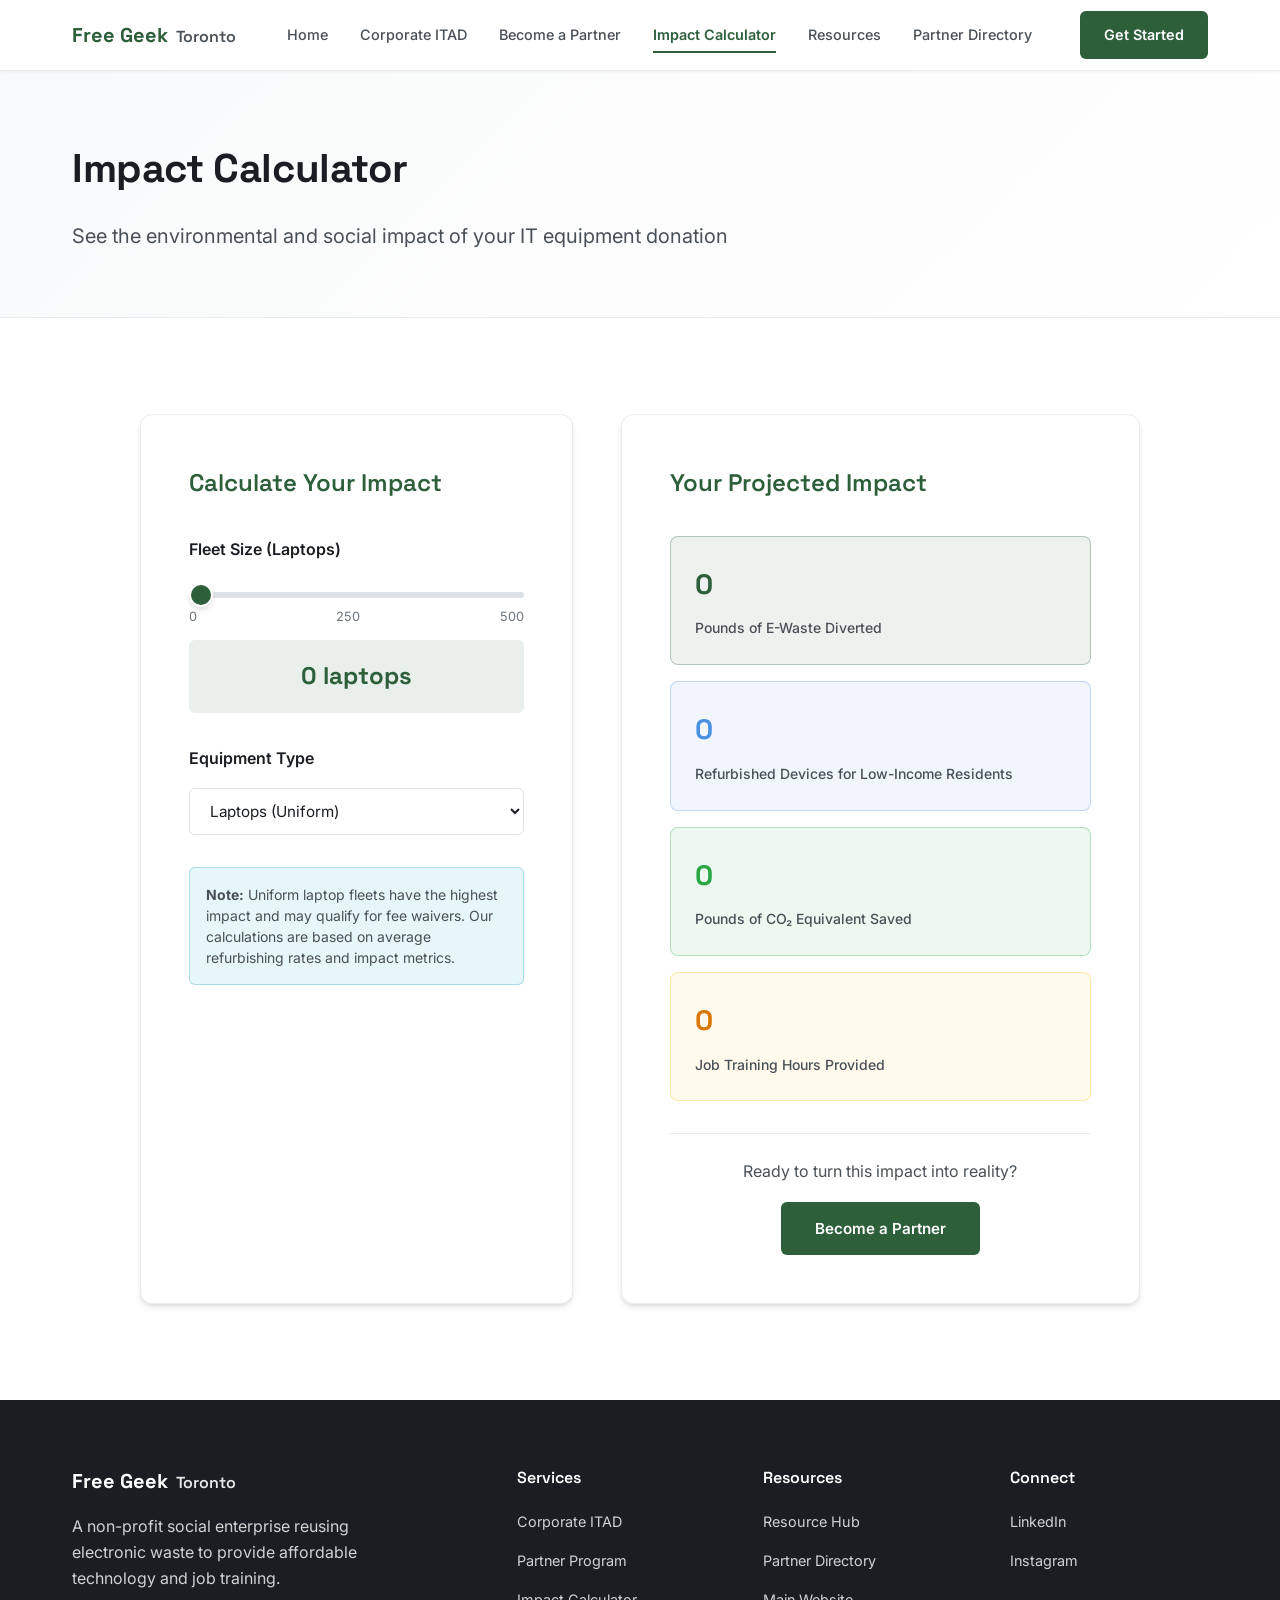
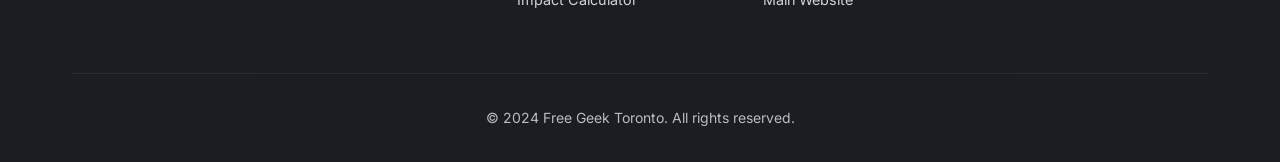
==== calculator.html @ b273667b "Add files via upload" ====
<!DOCTYPE html>
<html lang="en">
<head>
    <meta charset="UTF-8">
    <meta name="viewport" content="width=device-width, initial-scale=1.0">
    <title>Impact Calculator | Free Geek Toronto</title>
    <meta name="description" content="Calculate your environmental and social impact when donating IT equipment to Free Geek Toronto.">
    <link rel="preconnect" href="https://fonts.googleapis.com">
    <link rel="preconnect" href="https://fonts.gstatic.com" crossorigin>
    <link href="https://fonts.googleapis.com/css2?family=Inter:wght@400;500;600;700&family=Space+Grotesk:wght@500;600;700&display=swap" rel="stylesheet">
    <link rel="stylesheet" href="style.css">
</head>
<body>
    <!-- Navigation -->
    <nav class="nav">
        <div class="nav-container">
            <div class="nav-brand">
                <span class="nav-logo">Free Geek</span>
                <span class="nav-subtitle">Toronto</span>
            </div>
            <button class="nav-toggle" id="nav-toggle" aria-label="Toggle menu">
                <span></span>
                <span></span>
                <span></span>
            </button>
            <ul class="nav-menu" id="nav-menu">
                <li class="nav-item">
                    <a href="index.html" class="nav-link">Home</a>
                </li>
                <li class="nav-item">
                    <a href="itad.html" class="nav-link">Corporate ITAD</a>
                </li>
                <li class="nav-item">
                    <a href="partners.html" class="nav-link">Become a Partner</a>
                </li>
                <li class="nav-item">
                    <a href="calculator.html" class="nav-link nav-link-active">Impact Calculator</a>
                </li>
                <li class="nav-item">
                    <a href="resources.html" class="nav-link">Resources</a>
                </li>
                <li class="nav-item">
                    <a href="directory.html" class="nav-link">Partner Directory</a>
                </li>
                <li class="nav-item nav-item-cta">
                    <a href="partners.html#partner-form" class="nav-cta">Get Started</a>
                </li>
            </ul>
        </div>
    </nav>

    <!-- Page Header -->
    <header class="page-header">
        <div class="container">
            <h1 class="page-title">Impact Calculator</h1>
            <p class="page-subtitle">See the environmental and social impact of your IT equipment donation</p>
        </div>
    </header>

    <!-- Calculator Section -->
    <section class="section">
        <div class="container">
            <div class="calculator-container">
                <div class="calculator-inputs">
                    <h2>Calculate Your Impact</h2>
                    <div class="calculator-group">
                        <label for="fleetSizeSlider" class="calculator-label">Fleet Size (Laptops)</label>
                        <div class="slider-container">
                            <input type="range" id="fleetSizeSlider" class="calculator-slider" min="0" max="500" step="1" value="0">
                            <div class="slider-values">
                                <span>0</span>
                                <span>250</span>
                                <span>500</span>
                            </div>
                        </div>
                        <div class="calculator-display">
                            <span id="fleetSizeDisplay">0</span> laptops
                        </div>
                    </div>

                    <div class="calculator-group">
                        <label for="equipmentTypeCalc" class="calculator-label">Equipment Type</label>
                        <select id="equipmentTypeCalc" class="calculator-select">
                            <option value="laptop" selected>Laptops (Uniform)</option>
                            <option value="mixed">Mixed Laptops</option>
                            <option value="desktop">Desktops</option>
                            <option value="mixed-all">Mixed Equipment</option>
                        </select>
                    </div>

                    <div class="calculator-note">
                        <p><strong>Note:</strong> Uniform laptop fleets have the highest impact and may qualify for fee waivers. Our calculations are based on average refurbishing rates and impact metrics.</p>
                    </div>
                </div>

                <div class="calculator-results">
                    <h2>Your Projected Impact</h2>
                    <div class="result-cards">
                        <div class="result-card result-card-primary">
                            <div class="result-content">
                                <div class="result-number" id="ewasteDiverted">0</div>
                                <div class="result-label">Pounds of E-Waste Diverted</div>
                            </div>
                        </div>
                        <div class="result-card result-card-secondary">
                            <div class="result-content">
                                <div class="result-number" id="devicesRefurb">0</div>
                                <div class="result-label">Refurbished Devices for Low-Income Residents</div>
                            </div>
                        </div>
                        <div class="result-card result-card-tertiary">
                            <div class="result-content">
                                <div class="result-number" id="co2Saved">0</div>
                                <div class="result-label">Pounds of CO₂ Equivalent Saved</div>
                            </div>
                        </div>
                        <div class="result-card result-card-quaternary">
                            <div class="result-content">
                                <div class="result-number" id="trainingHours">0</div>
                                <div class="result-label">Job Training Hours Provided</div>
                            </div>
                        </div>
                    </div>

                    <div class="calculator-cta">
                        <p>Ready to turn this impact into reality?</p>
                        <a href="partners.html#partner-form" class="btn btn-primary">Become a Partner</a>
                    </div>
                </div>
            </div>
        </div>
    </section>

    <!-- Footer -->
    <footer class="footer">
        <div class="container">
            <div class="footer-content">
                <div class="footer-section">
                    <div class="footer-brand">
                        <span class="footer-logo">Free Geek</span>
                        <span class="footer-subtitle">Toronto</span>
                    </div>
                    <p class="footer-description">A non-profit social enterprise reusing electronic waste to provide affordable technology and job training.</p>
                </div>
                <div class="footer-section">
                    <h4>Services</h4>
                    <ul class="footer-links">
                        <li><a href="itad.html">Corporate ITAD</a></li>
                        <li><a href="partners.html">Partner Program</a></li>
                        <li><a href="calculator.html">Impact Calculator</a></li>
                    </ul>
                </div>
                <div class="footer-section">
                    <h4>Resources</h4>
                    <ul class="footer-links">
                        <li><a href="resources.html">Resource Hub</a></li>
                        <li><a href="directory.html">Partner Directory</a></li>
                        <li><a href="https://freegeektoronto.org/" target="_blank" rel="noopener">Main Website</a></li>
                    </ul>
                </div>
                <div class="footer-section">
                    <h4>Connect</h4>
                    <ul class="footer-links">
                        <li><a href="https://www.linkedin.com/company/freegeektoronto/" target="_blank" rel="noopener">LinkedIn</a></li>
                        <li><a href="https://www.instagram.com/freegeektoronto/" target="_blank" rel="noopener">Instagram</a></li>
                    </ul>
                </div>
            </div>
            <div class="footer-bottom">
                <p>&copy; 2024 Free Geek Toronto. All rights reserved.</p>
            </div>
        </div>
    </footer>

    <script src="app.js"></script>
</body>
</html>
---- style.css ----
/* ===========================================================================
   Free Geek Toronto - B2B Corporate ITAD & Partner Platform
   Professional, intentional design balancing commercial B2B with nonprofit values
   
   Design philosophy:
   - Clean, confident typography (Space Grotesk for display, Inter for body)
   - Earthy, sustainable palette with tech-forward accents
   - Purposeful spacing and hierarchy
   - Accessible contrast ratios
   =========================================================================== */

/* ---------- 1. DESIGN TOKENS ------------------------------------------- */
:root {
  /* Surfaces - Clean, professional */
  --bg-primary: #ffffff;
  --bg-secondary: #f8f9fa;
  --bg-tertiary: #f1f3f5;
  --bg-elevated: #ffffff;
  
  /* Text */
  --text-primary: #1a1d21;
  --text-secondary: #495057;
  --text-muted: #6c757d;
  --text-inverse: #ffffff;
  
  /* Brand Colors - Sustainable, tech-forward */
  --brand-primary: #2d5f3b;      /* Forest green - environmental focus */
  --brand-primary-hover: #1e4a2a;
  --brand-secondary: #4a90e2;    /* Blue - tech/professional */
  --brand-accent: #28a745;       /* Success green */
  
  /* Semantic */
  --success: #28a745;
  --warning: #ffc107;
  --danger: #dc3545;
  --info: #17a2b8;
  
  /* Borders */
  --border-light: #e9ecef;
  --border-medium: #dee2e6;
  --border-dark: #ced4da;
  
  /* Shadows - subtle, purposeful */
  --shadow-sm: 0 1px 2px 0 rgba(0, 0, 0, 0.05);
  --shadow-md: 0 4px 6px -1px rgba(0, 0, 0, 0.1), 0 2px 4px -2px rgba(0, 0, 0, 0.1);
  --shadow-lg: 0 10px 15px -3px rgba(0, 0, 0, 0.1), 0 4px 6px -4px rgba(0, 0, 0, 0.1);
  --shadow-xl: 0 20px 25px -5px rgba(0, 0, 0, 0.1), 0 8px 10px -6px rgba(0, 0, 0, 0.1);
  
  /* Typography */
  --font-display: 'Space Grotesk', -apple-system, BlinkMacSystemFont, 'Segoe UI', sans-serif;
  --font-body: 'Inter', -apple-system, BlinkMacSystemFont, 'Segoe UI', Roboto, sans-serif;
  --font-mono: 'SF Mono', Monaco, 'Cascadia Code', 'Roboto Mono', monospace;
  
  /* Spacing scale */
  --space-xs: 0.5rem;
  --space-sm: 0.75rem;
  --space-md: 1rem;
  --space-lg: 1.5rem;
  --space-xl: 2rem;
  --space-2xl: 3rem;
  --space-3xl: 4rem;
  --space-4xl: 6rem;
  
  /* Border radius */
  --radius-sm: 4px;
  --radius-md: 6px;
  --radius-lg: 8px;
  --radius-xl: 12px;
}

/* ---------- 2. RESET & BASE -------------------------------------------- */
*,
*::before,
*::after {
  box-sizing: border-box;
}

* {
  margin: 0;
  padding: 0;
}

html {
  scroll-behavior: smooth;
}

html, body {
  height: 100%;
}

body {
  font-family: var(--font-body);
  font-size: 16px;
  line-height: 1.7;
  color: var(--text-primary);
  background: var(--bg-primary);
  -webkit-font-smoothing: antialiased;
  -moz-osx-font-smoothing: grayscale;
}

img, picture, video, canvas, svg {
  display: block;
  max-width: 100%;
}

input, button, textarea, select {
  font: inherit;
}

p, h1, h2, h3, h4, h5, h6 {
  overflow-wrap: break-word;
}

#root, #__next {
  isolation: isolate;
}

/* Focus styles for accessibility */
:focus-visible {
  outline: 2px solid var(--brand-secondary);
  outline-offset: 2px;
  border-radius: var(--radius-sm);
}

/* ---------- 3. NAVIGATION ----------------------------------------------- */
.nav {
  position: sticky;
  top: 0;
  z-index: 100;
  background: rgba(255, 255, 255, 0.98);
  backdrop-filter: blur(10px);
  -webkit-backdrop-filter: blur(10px);
  border-bottom: 1px solid var(--border-light);
  box-shadow: var(--shadow-sm);
}

.nav-container {
  max-width: 1200px;
  margin: 0 auto;
  padding: 0 var(--space-xl);
  display: flex;
  align-items: center;
  justify-content: space-between;
  min-height: 70px;
}

.nav-brand {
  display: flex;
  align-items: baseline;
  gap: var(--space-xs);
  font-family: var(--font-display);
}

.nav-logo {
  font-size: 1.25rem;
  font-weight: 700;
  color: var(--brand-primary);
}

.nav-subtitle {
  font-size: 1rem;
  font-weight: 600;
  color: var(--text-secondary);
}

.nav-toggle {
  display: none;
  background: transparent;
  border: 1px solid var(--border-medium);
  padding: var(--space-xs) var(--space-sm);
  cursor: pointer;
  border-radius: var(--radius-md);
}

.nav-toggle span {
  display: block;
  width: 20px;
  height: 2px;
  background: var(--text-primary);
  margin: 4px 0;
}

.nav-menu {
  display: flex;
  align-items: center;
  list-style: none;
  gap: var(--space-xl);
}

.nav-link {
  text-decoration: none;
  color: var(--text-secondary);
  font-weight: 500;
  font-size: 0.9rem;
  transition: color 0.2s ease;
  padding: var(--space-xs) 0;
  position: relative;
}

.nav-link:hover {
  color: var(--brand-primary);
}

.nav-link-active {
  color: var(--brand-primary);
  font-weight: 600;
}

.nav-link-active::after {
  content: '';
  position: absolute;
  bottom: -2px;
  left: 0;
  width: 100%;
  height: 2px;
  background: var(--brand-primary);
}

.nav-item-cta {
  margin-left: var(--space-md);
}

.nav-cta {
  text-decoration: none;
  background: var(--brand-primary);
  color: var(--text-inverse);
  padding: var(--space-sm) var(--space-lg);
  border-radius: var(--radius-md);
  font-weight: 600;
  font-size: 0.9rem;
  transition: background 0.2s ease;
  display: inline-block;
}

.nav-cta:hover {
  background: var(--brand-primary-hover);
}

/* ---------- 4. CONTAINERS ----------------------------------------------- */
.container {
  max-width: 1200px;
  margin: 0 auto;
  padding: 0 var(--space-xl);
}

/* ---------- 5. HERO SECTION -------------------------------------------- */
.hero {
  padding: var(--space-4xl) 0;
  background: linear-gradient(135deg, var(--bg-primary) 0%, var(--bg-secondary) 100%);
  border-bottom: 1px solid var(--border-light);
}

.hero-container {
  max-width: 1200px;
  margin: 0 auto;
  padding: 0 var(--space-xl);
  display: grid;
  grid-template-columns: 1.2fr 1fr;
  gap: var(--space-3xl);
  align-items: center;
}

.hero-badge {
  display: inline-block;
  background: rgba(45, 95, 59, 0.1);
  color: var(--brand-primary);
  padding: var(--space-xs) var(--space-md);
  border-radius: var(--radius-lg);
  font-size: 0.875rem;
  font-weight: 600;
  margin-bottom: var(--space-lg);
  border: 1px solid rgba(45, 95, 59, 0.2);
}

.hero-title {
  font-family: var(--font-display);
  font-size: 3rem;
  font-weight: 700;
  line-height: 1.15;
  margin-bottom: var(--space-lg);
  color: var(--text-primary);
  letter-spacing: -0.02em;
}

.hero-subtitle {
  font-size: 1.25rem;
  color: var(--text-secondary);
  margin-bottom: var(--space-xl);
  line-height: 1.6;
}

.hero-actions {
  display: flex;
  gap: var(--space-md);
  margin-bottom: var(--space-2xl);
  flex-wrap: wrap;
}

.btn {
  text-decoration: none;
  display: inline-block;
  padding: var(--space-sm) var(--space-xl);
  border-radius: var(--radius-md);
  font-weight: 600;
  font-size: 0.95rem;
  border: 2px solid transparent;
  cursor: pointer;
  transition: all 0.2s ease;
  font-family: var(--font-body);
}

.btn-primary {
  background: var(--brand-primary);
  color: var(--text-inverse);
}

.btn-primary:hover {
  background: var(--brand-primary-hover);
  box-shadow: var(--shadow-md);
}

.btn-secondary {
  background: transparent;
  color: var(--brand-primary);
  border-color: var(--brand-primary);
}

.btn-secondary:hover {
  background: rgba(45, 95, 59, 0.05);
}

.btn-large {
  padding: var(--space-md) var(--space-2xl);
  font-size: 1rem;
}

.hero-stats {
  display: grid;
  grid-template-columns: repeat(3, 1fr);
  gap: var(--space-lg);
  padding-top: var(--space-xl);
  border-top: 1px solid var(--border-light);
}

.hero-stat {
  text-align: center;
}

.hero-stat-number {
  font-family: var(--font-display);
  font-size: 1.75rem;
  font-weight: 700;
  color: var(--brand-primary);
  margin-bottom: var(--space-xs);
}

.hero-stat-label {
  font-size: 0.875rem;
  color: var(--text-muted);
  font-weight: 500;
}

.hero-visual {
  display: flex;
  flex-direction: column;
  gap: var(--space-md);
}

.hero-card {
  background: var(--bg-elevated);
  padding: var(--space-lg);
  border-radius: var(--radius-xl);
  border: 1px solid var(--border-light);
  box-shadow: var(--shadow-md);
  display: flex;
  align-items: flex-start;
  gap: var(--space-md);
}

.hero-card-icon {
  font-size: 1.5rem;
  flex-shrink: 0;
}

.hero-card h3 {
  font-family: var(--font-display);
  font-size: 1.1rem;
  font-weight: 600;
  margin-bottom: var(--space-xs);
  color: var(--text-primary);
}

.hero-card p {
  color: var(--text-secondary);
  font-size: 0.9rem;
  line-height: 1.5;
}

/* ---------- 6. SECTIONS ----------------------------------------------- */
.section {
  padding: var(--space-4xl) 0;
}

.section-alt {
  background: var(--bg-secondary);
}

.section-header {
  text-align: center;
  max-width: 800px;
  margin: 0 auto var(--space-3xl);
}

.section-title {
  font-family: var(--font-display);
  font-size: 2.25rem;
  font-weight: 700;
  margin-bottom: var(--space-md);
  color: var(--text-primary);
  letter-spacing: -0.01em;
}

.section-title-center {
  text-align: center;
}

.section-lead {
  font-size: 1.125rem;
  color: var(--text-secondary);
  line-height: 1.6;
}

/* ---------- 7. MISSION SECTION ----------------------------------------- */
.mission {
  padding: var(--space-3xl) 0;
  background: var(--brand-primary);
  color: var(--text-inverse);
}

.mission-content {
  text-align: center;
  max-width: 900px;
  margin: 0 auto;
}

.mission .section-title {
  color: var(--text-inverse);
  margin-bottom: var(--space-lg);
}

.mission-text {
  font-size: 1.25rem;
  line-height: 1.6;
  margin-bottom: var(--space-xl);
  opacity: 0.95;
}

.mission-values {
  display: flex;
  justify-content: center;
  gap: var(--space-xl);
  flex-wrap: wrap;
}

.mission-value {
  background: rgba(255, 255, 255, 0.15);
  padding: var(--space-sm) var(--space-lg);
  border-radius: var(--radius-lg);
  font-weight: 600;
  border: 1px solid rgba(255, 255, 255, 0.2);
}

/* ---------- 8. VALUE PROPOSITION --------------------------------------- */
.value-grid {
  display: grid;
  grid-template-columns: repeat(auto-fit, minmax(280px, 1fr));
  gap: var(--space-lg);
}

.value-card {
  background: var(--bg-elevated);
  padding: var(--space-xl);
  border-radius: var(--radius-xl);
  border: 1px solid var(--border-light);
  box-shadow: var(--shadow-sm);
  transition: box-shadow 0.2s ease;
}

.value-card:hover {
  box-shadow: var(--shadow-md);
}

.value-icon {
  font-size: 2rem;
  margin-bottom: var(--space-md);
}

.value-card h3 {
  font-family: var(--font-display);
  font-size: 1.25rem;
  font-weight: 600;
  margin-bottom: var(--space-sm);
  color: var(--text-primary);
}

.value-card p {
  color: var(--text-secondary);
  line-height: 1.6;
}

/* ---------- 9. QUICK LINKS --------------------------------------------- */
.quick-grid {
  display: grid;
  grid-template-columns: repeat(auto-fit, minmax(250px, 1fr));
  gap: var(--space-md);
}

.quick-card {
  text-decoration: none;
  background: var(--bg-elevated);
  padding: var(--space-lg);
  border-radius: var(--radius-xl);
  border: 1px solid var(--border-light);
  box-shadow: var(--shadow-sm);
  transition: all 0.2s ease;
  display: block;
  position: relative;
}

.quick-card:hover {
  box-shadow: var(--shadow-md);
  border-color: var(--brand-primary);
  transform: translateY(-2px);
}

.quick-card h3 {
  font-family: var(--font-display);
  font-size: 1.1rem;
  font-weight: 600;
  margin-bottom: var(--space-xs);
  color: var(--brand-primary);
}

.quick-card p {
  color: var(--text-secondary);
  font-size: 0.9rem;
  margin-bottom: var(--space-sm);
}

.quick-arrow {
  position: absolute;
  top: var(--space-lg);
  right: var(--space-lg);
  color: var(--brand-primary);
  font-weight: 600;
}

/* ---------- 10. FOOTER ------------------------------------------------ */
.footer {
  background: var(--text-primary);
  color: var(--text-inverse);
  padding: var(--space-3xl) 0 var(--space-xl);
}

.footer-content {
  display: grid;
  grid-template-columns: 2fr 1fr 1fr 1fr;
  gap: var(--space-2xl);
  margin-bottom: var(--space-2xl);
}

.footer-brand {
  display: flex;
  align-items: baseline;
  gap: var(--space-xs);
  font-family: var(--font-display);
  margin-bottom: var(--space-md);
}

.footer-logo {
  font-size: 1.25rem;
  font-weight: 700;
}

.footer-subtitle {
  font-size: 1rem;
  font-weight: 600;
  opacity: 0.9;
}

.footer-description {
  opacity: 0.8;
  line-height: 1.6;
  max-width: 300px;
}

.footer-section h4 {
  font-family: var(--font-display);
  font-size: 1rem;
  font-weight: 600;
  margin-bottom: var(--space-md);
}

.footer-links {
  list-style: none;
}

.footer-links li {
  margin-bottom: var(--space-sm);
}

.footer-links a {
  color: rgba(255, 255, 255, 0.8);
  text-decoration: none;
  font-size: 0.9rem;
  transition: color 0.2s ease;
}

.footer-links a:hover {
  color: var(--text-inverse);
}

.footer-bottom {
  padding-top: var(--space-xl);
  border-top: 1px solid rgba(255, 255, 255, 0.1);
  text-align: center;
  opacity: 0.7;
  font-size: 0.875rem;
}

/* ---------- 11. PAGE HEADERS ------------------------------------------- */
.page-header {
  padding: var(--space-3xl) 0;
  background: linear-gradient(135deg, var(--bg-secondary) 0%, var(--bg-primary) 100%);
  border-bottom: 1px solid var(--border-light);
}

.page-title {
  font-family: var(--font-display);
  font-size: 2.5rem;
  font-weight: 700;
  margin-bottom: var(--space-md);
  color: var(--text-primary);
  letter-spacing: -0.01em;
}

.page-subtitle {
  font-size: 1.25rem;
  color: var(--text-secondary);
}

/* ---------- 12. FEATURE GRIDS (ITAD page) ----------------------------- */
.feature-grid {
  display: grid;
  grid-template-columns: repeat(auto-fit, minmax(300px, 1fr));
  gap: var(--space-lg);
}

.feature-card {
  background: var(--bg-elevated);
  padding: var(--space-xl);
  border-radius: var(--radius-xl);
  border: 1px solid var(--border-light);
  box-shadow: var(--shadow-sm);
}

.feature-card h3 {
  font-family: var(--font-display);
  font-size: 1.25rem;
  font-weight: 600;
  margin-bottom: var(--space-sm);
  color: var(--brand-primary);
}

.feature-card p {
  color: var(--text-secondary);
  line-height: 1.6;
}

/* ---------- 13. PRICING (ITAD page) ----------------------------------- */
.pricing-grid {
  display: grid;
  grid-template-columns: repeat(auto-fit, minmax(300px, 1fr));
  gap: var(--space-lg);
  max-width: 800px;
  margin: 0 auto;
}

.pricing-card {
  background: var(--bg-elevated);
  padding: var(--space-xl);
  border-radius: var(--radius-xl);
  border: 2px solid var(--border-light);
  position: relative;
  box-shadow: var(--shadow-sm);
}

.pricing-card-highlight {
  border-color: var(--brand-primary);
  box-shadow: var(--shadow-md);
}

.pricing-badge {
  position: absolute;
  top: -12px;
  left: 50%;
  transform: translateX(-50%);
  background: var(--brand-primary);
  color: var(--text-inverse);
  padding: var(--space-xs) var(--space-lg);
  border-radius: var(--radius-lg);
  font-size: 0.875rem;
  font-weight: 600;
}

.pricing-card h3 {
  font-family: var(--font-display);
  font-size: 1.5rem;
  font-weight: 600;
  margin-bottom: var(--space-md);
  text-align: center;
  margin-top: var(--space-sm);
}

.pricing-amount {
  text-align: center;
  font-size: 1.75rem;
  font-weight: 700;
  color: var(--text-secondary);
  margin-bottom: var(--space-lg);
  font-family: var(--font-display);
}

.pricing-amount-free {
  color: var(--brand-accent);
}

.pricing-features {
  list-style: none;
  margin-bottom: var(--space-lg);
}

.pricing-features li {
  padding: var(--space-xs) 0;
  color: var(--text-secondary);
  line-height: 1.5;
}

.pricing-note {
  font-size: 0.875rem;
  color: var(--text-muted);
  text-align: center;
  line-height: 1.5;
}

/* ---------- 14. MISCONCEPTIONS (ITAD page) ---------------------------- */
.misconception-content {
  max-width: 800px;
  margin: 0 auto var(--space-2xl);
}

.misconception-item {
  background: var(--bg-elevated);
  padding: var(--space-lg);
  border-radius: var(--radius-xl);
  border: 1px solid var(--border-light);
  margin-bottom: var(--space-md);
  box-shadow: var(--shadow-sm);
}

.misconception-item h3 {
  font-family: var(--font-display);
  font-size: 1.1rem;
  font-weight: 600;
  margin-bottom: var(--space-sm);
  color: var(--brand-primary);
}

.misconception-item p {
  color: var(--text-secondary);
  line-height: 1.6;
}

.cta-box {
  text-align: center;
  background: var(--bg-elevated);
  padding: var(--space-2xl);
  border-radius: var(--radius-xl);
  border: 2px solid var(--brand-primary);
  max-width: 600px;
  margin: 0 auto;
  box-shadow: var(--shadow-md);
}

.cta-box h3 {
  font-family: var(--font-display);
  font-size: 1.5rem;
  font-weight: 600;
  margin-bottom: var(--space-sm);
  color: var(--brand-primary);
}

.cta-box p {
  color: var(--text-secondary);
  margin-bottom: var(--space-lg);
  line-height: 1.6;
}

/* ---------- 15. BENEFITS (Partners page) ------------------------------- */
.benefits-grid {
  display: grid;
  grid-template-columns: repeat(auto-fit, minmax(300px, 1fr));
  gap: var(--space-lg);
}

.benefit-card {
  background: var(--bg-elevated);
  padding: var(--space-xl);
  border-radius: var(--radius-xl);
  border: 1px solid var(--border-light);
  box-shadow: var(--shadow-sm);
  text-align: center;
}

.benefit-icon {
  font-size: 2.5rem;
  margin-bottom: var(--space-md);
}

.benefit-card h3 {
  font-family: var(--font-display);
  font-size: 1.25rem;
  font-weight: 600;
  margin-bottom: var(--space-sm);
  color: var(--brand-primary);
}

.benefit-card p {
  color: var(--text-secondary);
  line-height: 1.6;
}

/* ---------- 16. FORMS (Partners page) --------------------------------- */
.form-container {
  max-width: 800px;
  margin: 0 auto;
}

.partner-form {
  background: var(--bg-elevated);
  padding: var(--space-2xl);
  border-radius: var(--radius-xl);
  border: 1px solid var(--border-light);
  box-shadow: var(--shadow-md);
}

.form-section {
  margin-bottom: var(--space-2xl);
  padding-bottom: var(--space-2xl);
  border-bottom: 1px solid var(--border-light);
}

.form-section:last-of-type {
  border-bottom: none;
  margin-bottom: var(--space-xl);
  padding-bottom: 0;
}

.form-section h3 {
  font-family: var(--font-display);
  font-size: 1.25rem;
  font-weight: 600;
  margin-bottom: var(--space-lg);
  color: var(--brand-primary);
}

.form-row {
  display: grid;
  grid-template-columns: 1fr 1fr;
  gap: var(--space-md);
  margin-bottom: var(--space-md);
}

.form-group {
  margin-bottom: var(--space-md);
}

.form-label {
  display: block;
  margin-bottom: var(--space-xs);
  font-weight: 500;
  color: var(--text-primary);
  font-size: 0.9rem;
}

.required {
  color: var(--danger);
}

.form-input,
.form-select,
.form-textarea {
  width: 100%;
  padding: var(--space-sm) var(--space-md);
  border: 1px solid var(--border-medium);
  border-radius: var(--radius-md);
  font-family: var(--font-body);
  font-size: 0.95rem;
  color: var(--text-primary);
  background: var(--bg-primary);
  transition: border-color 0.2s ease;
}

.form-input:focus,
.form-select:focus,
.form-textarea:focus {
  outline: none;
  border-color: var(--brand-secondary);
}

.form-textarea {
  resize: vertical;
  min-height: 100px;
}

.form-error {
  color: var(--danger);
  font-size: 0.8rem;
  margin-top: var(--space-xs);
  display: block;
}

.form-help {
  color: var(--text-muted);
  font-size: 0.8rem;
  margin-top: var(--space-xs);
  display: block;
}

.checkbox-group {
  display: flex;
  flex-direction: column;
  gap: var(--space-sm);
}

.checkbox-label {
  display: flex;
  align-items: center;
  gap: var(--space-sm);
  cursor: pointer;
  color: var(--text-secondary);
}

.checkbox-label input[type="checkbox"] {
  width: 18px;
  height: 18px;
  cursor: pointer;
}

.form-notice {
  background: rgba(23, 162, 184, 0.1);
  border: 1px solid rgba(23, 162, 184, 0.3);
  padding: var(--space-md);
  border-radius: var(--radius-md);
  margin-bottom: var(--space-lg);
}

.form-notice p {
  color: var(--text-secondary);
  font-size: 0.9rem;
  line-height: 1.5;
}

.form-success {
  background: var(--bg-elevated);
  padding: var(--space-3xl);
  border-radius: var(--radius-xl);
  border: 2px solid var(--brand-accent);
  text-align: center;
  box-shadow: var(--shadow-md);
}

.success-icon {
  width: 60px;
  height: 60px;
  background: var(--brand-accent);
  color: var(--text-inverse);
  border-radius: 50%;
  display: flex;
  align-items: center;
  justify-content: center;
  font-size: 1.75rem;
  font-weight: 700;
  margin: 0 auto var(--space-lg);
}

.form-success h3 {
  font-family: var(--font-display);
  font-size: 1.5rem;
  font-weight: 600;
  margin-bottom: var(--space-sm);
  color: var(--brand-accent);
}

.form-success p {
  color: var(--text-secondary);
  margin-bottom: var(--space-lg);
  line-height: 1.6;
}

/* ---------- 17. CALCULATOR --------------------------------------------- */
.calculator-container {
  display: grid;
  grid-template-columns: 1fr 1.2fr;
  gap: var(--space-2xl);
  max-width: 1000px;
  margin: 0 auto;
}

.calculator-inputs,
.calculator-results {
  background: var(--bg-elevated);
  padding: var(--space-2xl);
  border-radius: var(--radius-xl);
  border: 1px solid var(--border-light);
  box-shadow: var(--shadow-md);
}

.calculator-inputs h2,
.calculator-results h2 {
  font-family: var(--font-display);
  font-size: 1.5rem;
  font-weight: 600;
  margin-bottom: var(--space-xl);
  color: var(--brand-primary);
}

.calculator-group {
  margin-bottom: var(--space-xl);
}

.calculator-label {
  display: block;
  margin-bottom: var(--space-md);
  font-weight: 600;
  color: var(--text-primary);
}

.slider-container {
  margin-bottom: var(--space-sm);
}

.calculator-slider {
  width: 100%;
  height: 6px;
  border-radius: 3px;
  background: var(--border-medium);
  outline: none;
  -webkit-appearance: none;
}

.calculator-slider::-webkit-slider-thumb {
  -webkit-appearance: none;
  appearance: none;
  width: 24px;
  height: 24px;
  border-radius: 50%;
  background: var(--brand-primary);
  cursor: pointer;
  border: 2px solid white;
  box-shadow: var(--shadow-md);
}

.calculator-slider::-moz-range-thumb {
  width: 24px;
  height: 24px;
  border-radius: 50%;
  background: var(--brand-primary);
  cursor: pointer;
  border: 2px solid white;
  box-shadow: var(--shadow-md);
}

.slider-values {
  display: flex;
  justify-content: space-between;
  font-size: 0.8rem;
  color: var(--text-muted);
}

.calculator-display {
  text-align: center;
  font-size: 1.5rem;
  font-weight: 700;
  color: var(--brand-primary);
  font-family: var(--font-display);
  padding: var(--space-md);
  background: rgba(45, 95, 59, 0.1);
  border-radius: var(--radius-md);
}

.calculator-select {
  width: 100%;
  padding: var(--space-sm) var(--space-md);
  border: 1px solid var(--border-medium);
  border-radius: var(--radius-md);
  font-family: var(--font-body);
  font-size: 0.95rem;
  color: var(--text-primary);
  background: var(--bg-primary);
}

.calculator-note {
  background: rgba(23, 162, 184, 0.1);
  border: 1px solid rgba(23, 162, 184, 0.3);
  padding: var(--space-md);
  border-radius: var(--radius-md);
}

.calculator-note p {
  color: var(--text-secondary);
  font-size: 0.875rem;
  line-height: 1.5;
}

.result-cards {
  display: flex;
  flex-direction: column;
  gap: var(--space-md);
  margin-bottom: var(--space-xl);
}

.result-card {
  display: flex;
  align-items: center;
  gap: var(--space-md);
  padding: var(--space-lg);
  border-radius: var(--radius-lg);
  border: 1px solid var(--border-light);
}

.result-card-primary {
  background: rgba(45, 95, 59, 0.08);
  border-color: rgba(45, 95, 59, 0.3);
}

.result-card-secondary {
  background: rgba(74, 144, 226, 0.08);
  border-color: rgba(74, 144, 226, 0.3);
}

.result-card-tertiary {
  background: rgba(40, 167, 69, 0.08);
  border-color: rgba(40, 167, 69, 0.3);
}

.result-card-quaternary {
  background: rgba(255, 193, 7, 0.08);
  border-color: rgba(255, 193, 7, 0.3);
}

.result-icon {
  font-size: 1.75rem;
  flex-shrink: 0;
}

.result-content {
  flex: 1;
}

.result-number {
  font-size: 1.75rem;
  font-weight: 700;
  font-family: var(--font-display);
  margin-bottom: var(--space-xs);
}

.result-card-primary .result-number {
  color: var(--brand-primary);
}

.result-card-secondary .result-number {
  color: var(--brand-secondary);
}

.result-card-tertiary .result-number {
  color: var(--brand-accent);
}

.result-card-quaternary .result-number {
  color: #d97706;
}

.result-label {
  font-size: 0.875rem;
  color: var(--text-secondary);
  font-weight: 500;
}

.calculator-cta {
  text-align: center;
  padding-top: var(--space-lg);
  border-top: 1px solid var(--border-light);
}

.calculator-cta p {
  color: var(--text-secondary);
  margin-bottom: var(--space-md);
}

/* ---------- 18. RESOURCES ---------------------------------------------- */
.resource-categories {
  display: flex;
  gap: var(--space-sm);
  margin-bottom: var(--space-2xl);
  flex-wrap: wrap;
  justify-content: center;
}

.resource-filter {
  padding: var(--space-xs) var(--space-lg);
  background: var(--bg-elevated);
  border: 1px solid var(--border-medium);
  border-radius: var(--radius-lg);
  color: var(--text-secondary);
  font-family: var(--font-body);
  font-size: 0.9rem;
  cursor: pointer;
  transition: all 0.2s ease;
}

.resource-filter:hover {
  border-color: var(--brand-primary);
  color: var(--brand-primary);
}

.resource-filter.active {
  background: var(--brand-primary);
  color: var(--text-inverse);
  border-color: var(--brand-primary);
}

.resources-grid {
  display: grid;
  grid-template-columns: repeat(auto-fit, minmax(320px, 1fr));
  gap: var(--space-lg);
}

.resource-card {
  background: var(--bg-elevated);
  padding: var(--space-xl);
  border-radius: var(--radius-xl);
  border: 1px solid var(--border-light);
  box-shadow: var(--shadow-sm);
  transition: box-shadow 0.2s ease;
  display: flex;
  flex-direction: column;
}

.resource-card:hover {
  box-shadow: var(--shadow-md);
}

.resource-badge {
  display: inline-block;
  background: rgba(45, 95, 59, 0.1);
  color: var(--brand-primary);
  padding: var(--space-xs) var(--space-sm);
  border-radius: var(--radius-md);
  font-size: 0.75rem;
  font-weight: 600;
  margin-bottom: var(--space-md);
  align-self: flex-start;
}

.resource-card h3 {
  font-family: var(--font-display);
  font-size: 1.2rem;
  font-weight: 600;
  margin-bottom: var(--space-sm);
  color: var(--text-primary);
  line-height: 1.4;
}

.resource-description {
  color: var(--text-secondary);
  line-height: 1.6;
  margin-bottom: var(--space-md);
  flex: 1;
}

.resource-meta {
  display: flex;
  gap: var(--space-md);
  font-size: 0.8rem;
  color: var(--text-muted);
  margin-bottom: var(--space-md);
}

.resource-download {
  text-decoration: none;
  color: var(--brand-primary);
  font-weight: 600;
  font-size: 0.9rem;
  transition: color 0.2s ease;
}

.resource-download:hover {
  color: var(--brand-primary-hover);
  text-decoration: underline;
}

.resource-notice {
  text-align: center;
  max-width: 700px;
  margin: 0 auto;
}

.resource-notice h2 {
  font-family: var(--font-display);
  font-size: 1.75rem;
  font-weight: 600;
  margin-bottom: var(--space-md);
  color: var(--brand-primary);
}

.resource-notice p {
  color: var(--text-secondary);
  margin-bottom: var(--space-md);
  line-height: 1.6;
}

.resource-notice a {
  color: var(--brand-primary);
  font-weight: 600;
}

/* ---------- 19. DIRECTORY ---------------------------------------------- */
.directory-intro {
  text-align: center;
  max-width: 700px;
  margin: 0 auto var(--space-2xl);
  color: var(--text-secondary);
  font-size: 1.05rem;
  line-height: 1.6;
}

.directory-grid {
  display: grid;
  grid-template-columns: repeat(auto-fit, minmax(280px, 1fr));
  gap: var(--space-lg);
}

.partner-card {
  background: var(--bg-elevated);
  padding: var(--space-xl);
  border-radius: var(--radius-xl);
  border: 1px solid var(--border-light);
  box-shadow: var(--shadow-sm);
  text-align: center;
}

.partner-logo {
  width: 60px;
  height: 60px;
  background: linear-gradient(135deg, var(--brand-primary), var(--brand-secondary));
  color: var(--text-inverse);
  border-radius: 50%;
  display: flex;
  align-items: center;
  justify-content: center;
  font-weight: 700;
  font-size: 1.25rem;
  margin: 0 auto var(--space-md);
  font-family: var(--font-display);
}

.partner-card h3 {
  font-family: var(--font-display);
  font-size: 1.25rem;
  font-weight: 600;
  margin-bottom: var(--space-xs);
  color: var(--text-primary);
}

.partner-industry {
  color: var(--text-muted);
  font-size: 0.9rem;
  margin-bottom: var(--space-md);
}

.partner-impact {
  background: var(--bg-secondary);
  padding: var(--space-md);
  border-radius: var(--radius-md);
  margin-bottom: var(--space-md);
}

.impact-item {
  color: var(--text-secondary);
  font-size: 0.875rem;
  margin-bottom: var(--space-xs);
}

.impact-item strong {
  color: var(--brand-primary);
}

.partner-description {
  color: var(--text-secondary);
  font-size: 0.9rem;
  line-height: 1.5;
  margin-bottom: var(--space-lg);
}

.partner-card-empty {
  border-style: dashed;
  border-color: var(--border-dark);
}

.partner-placeholder {
  width: 60px;
  height: 60px;
  background: var(--bg-tertiary);
  color: var(--text-muted);
  border-radius: 50%;
  display: flex;
  align-items: center;
  justify-content: center;
  font-size: 1.75rem;
  font-weight: 600;
  margin: 0 auto var(--space-md);
  border: 2px dashed var(--border-dark);
}

.recognition-content {
  text-align: center;
  max-width: 800px;
  margin: 0 auto;
}

.recognition-content h2 {
  font-family: var(--font-display);
  font-size: 1.75rem;
  font-weight: 600;
  margin-bottom: var(--space-md);
  color: var(--brand-primary);
}

.recognition-content p {
  color: var(--text-secondary);
  margin-bottom: var(--space-xl);
  line-height: 1.6;
}

.recognition-benefits {
  display: grid;
  grid-template-columns: repeat(auto-fit, minmax(250px, 1fr));
  gap: var(--space-md);
  text-align: left;
}

.recognition-item {
  background: var(--bg-elevated);
  padding: var(--space-md);
  border-radius: var(--radius-md);
  color: var(--text-secondary);
  border: 1px solid var(--border-light);
}

/* ---------- 20. RESPONSIVE DESIGN -------------------------------------- */
@media (max-width: 968px) {
  .hero-container {
    grid-template-columns: 1fr;
    gap: var(--space-2xl);
  }
  
  .hero-title {
    font-size: 2.5rem;
  }
  
  .footer-content {
    grid-template-columns: 1fr 1fr;
  }
  
  .calculator-container {
    grid-template-columns: 1fr;
  }
}

@media (max-width: 768px) {
  .nav-toggle {
    display: block;
  }
  
  .nav-menu {
    position: absolute;
    top: 70px;
    left: 0;
    right: 0;
    flex-direction: column;
    background: var(--bg-primary);
    border-bottom: 1px solid var(--border-light);
    box-shadow: var(--shadow-lg);
    display: none;
    gap: 0;
  }
  
  .nav-menu.active {
    display: flex;
  }
  
  .nav-item {
    width: 100%;
    border-top: 1px solid var(--border-light);
  }
  
  .nav-link {
    display: block;
    padding: var(--space-md) var(--space-xl);
    width: 100%;
  }
  
  .nav-link-active::after {
    display: none;
  }
  
  .nav-item-cta {
    margin-left: 0;
    padding: var(--space-md) var(--space-xl);
  }
  
  .nav-cta {
    display: block;
    text-align: center;
  }
  
  .hero {
    padding: var(--space-3xl) 0;
  }
  
  .hero-title {
    font-size: 2rem;
  }
  
  .hero-subtitle {
    font-size: 1.1rem;
  }
  
  .hero-actions {
    flex-direction: column;
  }
  
  .hero-stats {
    grid-template-columns: 1fr;
  }
  
  .section {
    padding: var(--space-3xl) 0;
  }
  
  .section-title {
    font-size: 2rem;
  }
  
  .container,
  .nav-container,
  .hero-container {
    padding: 0 var(--space-md);
  }
  
  .form-row {
    grid-template-columns: 1fr;
  }
  
  .partner-form {
    padding: var(--space-lg);
  }
  
  .footer-content {
    grid-template-columns: 1fr;
  }
  
  .mission-values {
    flex-direction: column;
    align-items: center;
  }
  
  .recognition-benefits {
    grid-template-columns: 1fr;
  }
}

@media (max-width: 480px) {
  .hero-title {
    font-size: 1.75rem;
  }
  
  .page-title {
    font-size: 2rem;
  }
  
  .section-title {
    font-size: 1.75rem;
  }
  
  .resource-categories {
    flex-direction: column;
    width: 100%;
  }
  
  .resource-filter {
    width: 100%;
  }
}
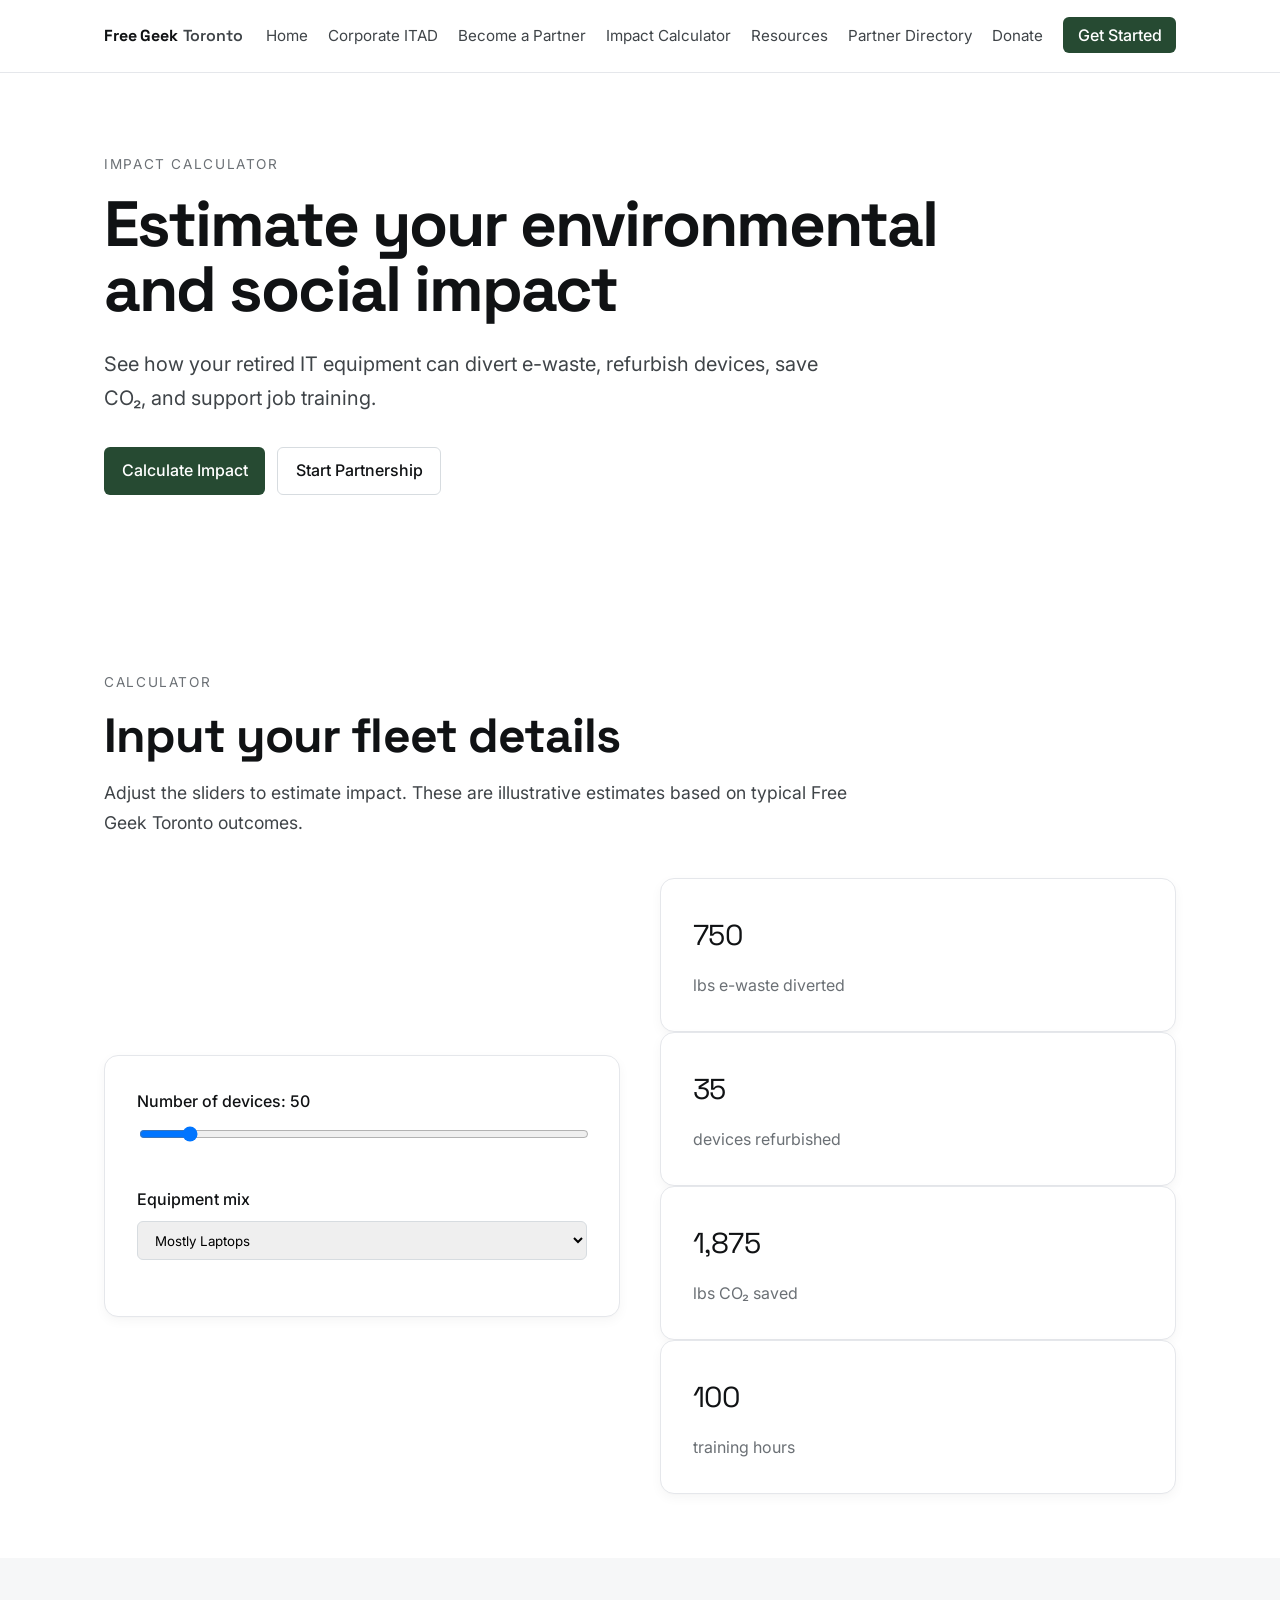
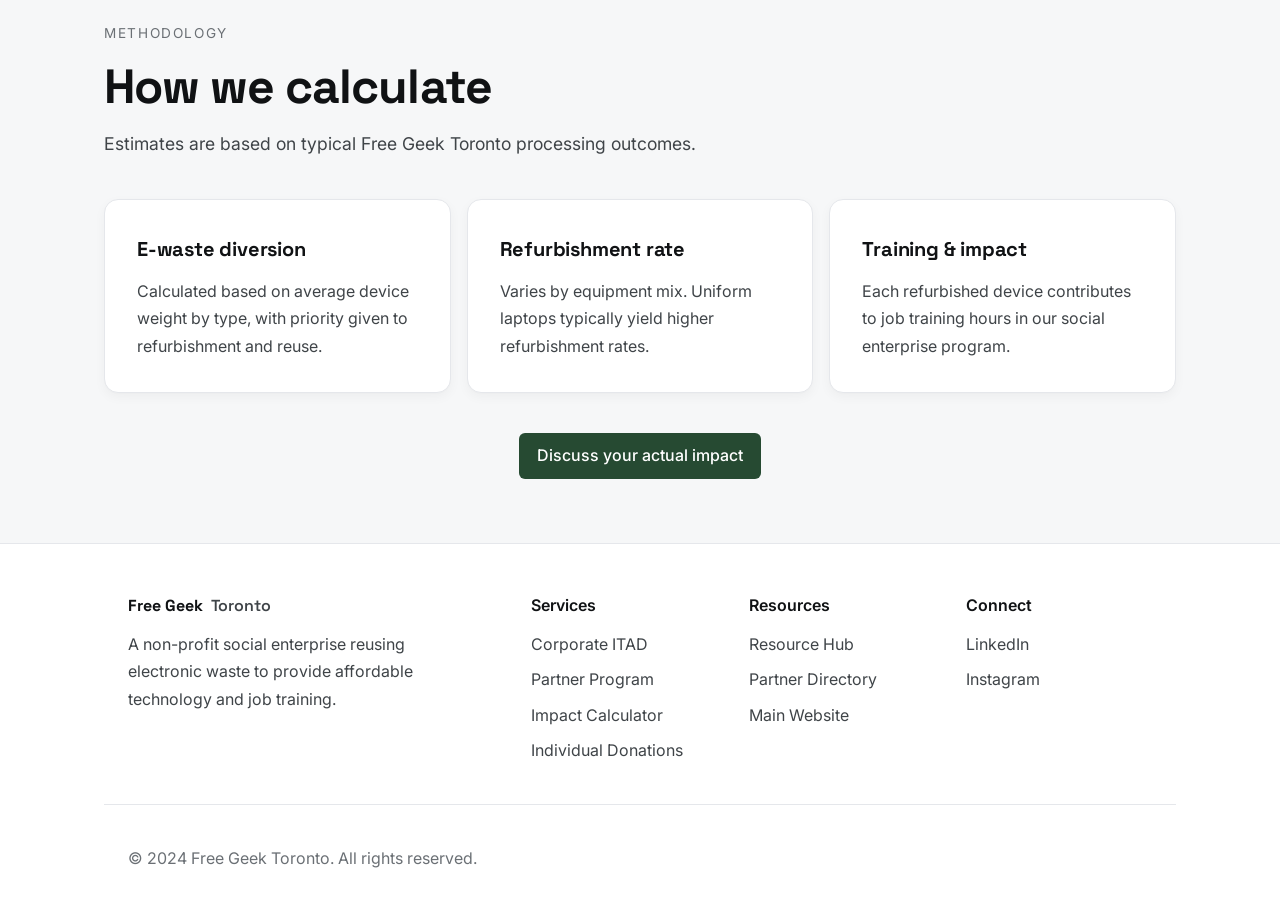
==== commit 55ee3ee8: "Add files via upload" ====
--- a/calculator.html
+++ b/calculator.html
@@ -4,14 +4,13 @@
     <meta charset="UTF-8">
     <meta name="viewport" content="width=device-width, initial-scale=1.0">
     <title>Impact Calculator | Free Geek Toronto</title>
-    <meta name="description" content="Calculate your environmental and social impact when donating IT equipment to Free Geek Toronto.">
+    <meta name="description" content="Estimate e-waste diverted, devices refurbished, CO₂ saved, and training hours from your ITAD engagement.">
     <link rel="preconnect" href="https://fonts.googleapis.com">
     <link rel="preconnect" href="https://fonts.gstatic.com" crossorigin>
-    <link href="https://fonts.googleapis.com/css2?family=Inter:wght@400;500;600;700&family=Space+Grotesk:wght@500;600;700&display=swap" rel="stylesheet">
+    <link href="https://fonts.googleapis.com/css2?family=Inter:wght@400;500;600&family=Space+Grotesk:wght@600;700&display=swap" rel="stylesheet">
     <link rel="stylesheet" href="style.css">
 </head>
 <body>
-    <!-- Navigation -->
     <nav class="nav">
         <div class="nav-container">
             <div class="nav-brand">
@@ -24,150 +23,145 @@
                 <span></span>
             </button>
             <ul class="nav-menu" id="nav-menu">
-                <li class="nav-item">
-                    <a href="index.html" class="nav-link">Home</a>
-                </li>
-                <li class="nav-item">
-                    <a href="itad.html" class="nav-link">Corporate ITAD</a>
-                </li>
-                <li class="nav-item">
-                    <a href="partners.html" class="nav-link">Become a Partner</a>
-                </li>
-                <li class="nav-item">
-                    <a href="calculator.html" class="nav-link nav-link-active">Impact Calculator</a>
-                </li>
-                <li class="nav-item">
-                    <a href="resources.html" class="nav-link">Resources</a>
-                </li>
-                <li class="nav-item">
-                    <a href="directory.html" class="nav-link">Partner Directory</a>
-                </li>
-                <li class="nav-item nav-item-cta">
-                    <a href="partners.html#partner-form" class="nav-cta">Get Started</a>
-                </li>
+                <li class="nav-item"><a href="index.html" class="nav-link">Home</a></li>
+                <li class="nav-item"><a href="itad.html" class="nav-link">Corporate ITAD</a></li>
+                <li class="nav-item"><a href="partners.html" class="nav-link">Become a Partner</a></li>
+                <li class="nav-item"><a href="calculator.html" class="nav-link nav-link-active">Impact Calculator</a></li>
+                <li class="nav-item"><a href="resources.html" class="nav-link">Resources</a></li>
+                <li class="nav-item"><a href="directory.html" class="nav-link">Partner Directory</a></li>
+                <li class="nav-item"><a href="donate.html" class="nav-link">Donate</a></li>
+                <li class="nav-item nav-item-cta"><a href="partners.html#partner-form" class="nav-cta">Get Started</a></li>
             </ul>
         </div>
     </nav>
 
-    <!-- Page Header -->
-    <header class="page-header">
-        <div class="container">
-            <h1 class="page-title">Impact Calculator</h1>
-            <p class="page-subtitle">See the environmental and social impact of your IT equipment donation</p>
+    <header class="hero">
+        <div class="hero-container">
+            <div class="hero-content">
+                <p class="hero-kicker">Impact Calculator</p>
+                <h1 class="hero-title">Estimate your environmental and social impact</h1>
+                <p class="hero-subtitle">See how your retired IT equipment can divert e-waste, refurbish devices, save CO₂, and support job training.</p>
+                <div class="hero-actions">
+                    <a href="#calculator" class="btn btn-primary">Calculate Impact</a>
+                    <a href="partners.html#partner-form" class="btn btn-ghost">Start Partnership</a>
+                </div>
+            </div>
         </div>
     </header>
 
-    <!-- Calculator Section -->
-    <section class="section">
+    <section class="section" id="calculator">
         <div class="container">
-            <div class="calculator-container">
-                <div class="calculator-inputs">
-                    <h2>Calculate Your Impact</h2>
-                    <div class="calculator-group">
-                        <label for="fleetSizeSlider" class="calculator-label">Fleet Size (Laptops)</label>
-                        <div class="slider-container">
-                            <input type="range" id="fleetSizeSlider" class="calculator-slider" min="0" max="500" step="1" value="0">
-                            <div class="slider-values">
-                                <span>0</span>
-                                <span>250</span>
-                                <span>500</span>
-                            </div>
+            <header class="section-header">
+                <p class="section-kicker">Calculator</p>
+                <h2 class="section-title">Input your fleet details</h2>
+                <p class="section-lead">Adjust the sliders to estimate impact. These are illustrative estimates based on typical Free Geek Toronto outcomes.</p>
+            </header>
+            <div class="split">
+                <div class="split-content">
+                    <div class="card">
+                        <div style="margin-bottom: var(--space-6);">
+                            <label for="fleetSizeSlider" style="display: block; margin-bottom: var(--space-2); font-weight: 500;">Number of devices: <span id="fleetSizeDisplay">50</span></label>
+                            <input type="range" id="fleetSizeSlider" min="1" max="500" value="50" style="width: 100%;">
                         </div>
-                        <div class="calculator-display">
-                            <span id="fleetSizeDisplay">0</span> laptops
+                        <div style="margin-bottom: var(--space-6);">
+                            <label for="equipmentTypeCalc" style="display: block; margin-bottom: var(--space-2); font-weight: 500;">Equipment mix</label>
+                            <select id="equipmentTypeCalc" style="width: 100%; padding: 0.6rem 0.8rem; border: 1px solid var(--border-strong); border-radius: var(--radius-sm); font-family: var(--font-sans);">
+                                <option value="laptop">Mostly Laptops</option>
+                                <option value="desktop">Mostly Desktops</option>
+                                <option value="mixed">Mixed (Laptops & Desktops)</option>
+                                <option value="mixed-all">Mixed with Peripherals</option>
+                            </select>
                         </div>
                     </div>
-
-                    <div class="calculator-group">
-                        <label for="equipmentTypeCalc" class="calculator-label">Equipment Type</label>
-                        <select id="equipmentTypeCalc" class="calculator-select">
-                            <option value="laptop" selected>Laptops (Uniform)</option>
-                            <option value="mixed">Mixed Laptops</option>
-                            <option value="desktop">Desktops</option>
-                            <option value="mixed-all">Mixed Equipment</option>
-                        </select>
-                    </div>
-
-                    <div class="calculator-note">
-                        <p><strong>Note:</strong> Uniform laptop fleets have the highest impact and may qualify for fee waivers. Our calculations are based on average refurbishing rates and impact metrics.</p>
-                    </div>
                 </div>
-
-                <div class="calculator-results">
-                    <h2>Your Projected Impact</h2>
-                    <div class="result-cards">
-                        <div class="result-card result-card-primary">
-                            <div class="result-content">
-                                <div class="result-number" id="ewasteDiverted">0</div>
-                                <div class="result-label">Pounds of E-Waste Diverted</div>
-                            </div>
-                        </div>
-                        <div class="result-card result-card-secondary">
-                            <div class="result-content">
-                                <div class="result-number" id="devicesRefurb">0</div>
-                                <div class="result-label">Refurbished Devices for Low-Income Residents</div>
-                            </div>
-                        </div>
-                        <div class="result-card result-card-tertiary">
-                            <div class="result-content">
-                                <div class="result-number" id="co2Saved">0</div>
-                                <div class="result-label">Pounds of CO₂ Equivalent Saved</div>
-                            </div>
-                        </div>
-                        <div class="result-card result-card-quaternary">
-                            <div class="result-content">
-                                <div class="result-number" id="trainingHours">0</div>
-                                <div class="result-label">Job Training Hours Provided</div>
-                            </div>
-                        </div>
-                    </div>
-
-                    <div class="calculator-cta">
-                        <p>Ready to turn this impact into reality?</p>
-                        <a href="partners.html#partner-form" class="btn btn-primary">Become a Partner</a>
+                <div class="split-media">
+                    <div class="grid-2">
+                        <article class="card">
+                            <div class="hero-metric-value" id="ewasteDiverted">750</div>
+                            <div class="hero-metric-label">lbs e-waste diverted</div>
+                        </article>
+                        <article class="card">
+                            <div class="hero-metric-value" id="devicesRefurb">35</div>
+                            <div class="hero-metric-label">devices refurbished</div>
+                        </article>
+                        <article class="card">
+                            <div class="hero-metric-value" id="co2Saved">1875</div>
+                            <div class="hero-metric-label">lbs CO₂ saved</div>
+                        </article>
+                        <article class="card">
+                            <div class="hero-metric-value" id="trainingHours">100</div>
+                            <div class="hero-metric-label">training hours</div>
+                        </article>
                     </div>
                 </div>
             </div>
         </div>
     </section>
 
-    <!-- Footer -->
+    <section class="section section-muted">
+        <div class="container">
+            <header class="section-header">
+                <p class="section-kicker">Methodology</p>
+                <h2 class="section-title">How we calculate</h2>
+                <p class="section-lead">Estimates are based on typical Free Geek Toronto processing outcomes.</p>
+            </header>
+            <div class="grid-3">
+                <article class="card">
+                    <h3 class="card-title">E-waste diversion</h3>
+                    <p class="card-text">Calculated based on average device weight by type, with priority given to refurbishment and reuse.</p>
+                </article>
+                <article class="card">
+                    <h3 class="card-title">Refurbishment rate</h3>
+                    <p class="card-text">Varies by equipment mix. Uniform laptops typically yield higher refurbishment rates.</p>
+                </article>
+                <article class="card">
+                    <h3 class="card-title">Training &amp; impact</h3>
+                    <p class="card-text">Each refurbished device contributes to job training hours in our social enterprise program.</p>
+                </article>
+            </div>
+            <div style="margin-top: var(--space-10); text-align: center;">
+                <a href="partners.html#partner-form" class="btn btn-primary">Discuss your actual impact</a>
+            </div>
+        </div>
+    </section>
+
     <footer class="footer">
         <div class="container">
-            <div class="footer-content">
-                <div class="footer-section">
+            <div class="footer-grid">
+                <div>
                     <div class="footer-brand">
                         <span class="footer-logo">Free Geek</span>
                         <span class="footer-subtitle">Toronto</span>
                     </div>
-                    <p class="footer-description">A non-profit social enterprise reusing electronic waste to provide affordable technology and job training.</p>
+                    <p class="footer-text">A non-profit social enterprise reusing electronic waste to provide affordable technology and job training.</p>
                 </div>
-                <div class="footer-section">
-                    <h4>Services</h4>
-                    <ul class="footer-links">
+                <div>
+                    <h4 class="footer-heading">Services</h4>
+                    <ul class="footer-list">
                         <li><a href="itad.html">Corporate ITAD</a></li>
                         <li><a href="partners.html">Partner Program</a></li>
                         <li><a href="calculator.html">Impact Calculator</a></li>
+                        <li><a href="donate.html">Individual Donations</a></li>
                     </ul>
                 </div>
-                <div class="footer-section">
-                    <h4>Resources</h4>
-                    <ul class="footer-links">
+                <div>
+                    <h4 class="footer-heading">Resources</h4>
+                    <ul class="footer-list">
                         <li><a href="resources.html">Resource Hub</a></li>
                         <li><a href="directory.html">Partner Directory</a></li>
                         <li><a href="https://freegeektoronto.org/" target="_blank" rel="noopener">Main Website</a></li>
                     </ul>
                 </div>
-                <div class="footer-section">
-                    <h4>Connect</h4>
-                    <ul class="footer-links">
+                <div>
+                    <h4 class="footer-heading">Connect</h4>
+                    <ul class="footer-list">
                         <li><a href="https://www.linkedin.com/company/freegeektoronto/" target="_blank" rel="noopener">LinkedIn</a></li>
                         <li><a href="https://www.instagram.com/freegeektoronto/" target="_blank" rel="noopener">Instagram</a></li>
                     </ul>
                 </div>
             </div>
             <div class="footer-bottom">
-                <p>&copy; 2024 Free Geek Toronto. All rights reserved.</p>
+                <p>© 2024 Free Geek Toronto. All rights reserved.</p>
             </div>
         </div>
     </footer>
--- a/style.css
+++ b/style.css
@@ -1,1615 +1,549 @@
-/* ===========================================================================
-   Free Geek Toronto - B2B Corporate ITAD & Partner Platform
-   Professional, intentional design balancing commercial B2B with nonprofit values
-   
-   Design philosophy:
-   - Clean, confident typography (Space Grotesk for display, Inter for body)
-   - Earthy, sustainable palette with tech-forward accents
-   - Purposeful spacing and hierarchy
-   - Accessible contrast ratios
-   =========================================================================== */
-
-/* ---------- 1. DESIGN TOKENS ------------------------------------------- */
+/* Free Geek Toronto - Refined, Apple-inspired design */
+
 :root {
-  /* Surfaces - Clean, professional */
-  --bg-primary: #ffffff;
-  --bg-secondary: #f8f9fa;
-  --bg-tertiary: #f1f3f5;
-  --bg-elevated: #ffffff;
-  
-  /* Text */
-  --text-primary: #1a1d21;
-  --text-secondary: #495057;
-  --text-muted: #6c757d;
-  --text-inverse: #ffffff;
-  
-  /* Brand Colors - Sustainable, tech-forward */
-  --brand-primary: #2d5f3b;      /* Forest green - environmental focus */
-  --brand-primary-hover: #1e4a2a;
-  --brand-secondary: #4a90e2;    /* Blue - tech/professional */
-  --brand-accent: #28a745;       /* Success green */
-  
-  /* Semantic */
-  --success: #28a745;
-  --warning: #ffc107;
-  --danger: #dc3545;
-  --info: #17a2b8;
-  
-  /* Borders */
-  --border-light: #e9ecef;
-  --border-medium: #dee2e6;
-  --border-dark: #ced4da;
-  
-  /* Shadows - subtle, purposeful */
-  --shadow-sm: 0 1px 2px 0 rgba(0, 0, 0, 0.05);
-  --shadow-md: 0 4px 6px -1px rgba(0, 0, 0, 0.1), 0 2px 4px -2px rgba(0, 0, 0, 0.1);
-  --shadow-lg: 0 10px 15px -3px rgba(0, 0, 0, 0.1), 0 4px 6px -4px rgba(0, 0, 0, 0.1);
-  --shadow-xl: 0 20px 25px -5px rgba(0, 0, 0, 0.1), 0 8px 10px -6px rgba(0, 0, 0, 0.1);
-  
-  /* Typography */
+  --bg: #ffffff;
+  --bg-muted: #f6f7f8;
+  --surface: #ffffff;
+  --ink: #101214;
+  --ink-secondary: #3f4448;
+  --ink-tertiary: #6b7075;
+  --border: #e5e7eb;
+  --border-strong: #d7dce0;
+  --brand: #264a32;
+  --brand-strong: #1d3727;
+  --accent: #2f7d4c;
+  --focus: rgba(47, 125, 76, 0.4);
+  --shadow: 0 1px 1px rgba(16, 18, 20, 0.01), 0 4px 12px rgba(16, 18, 20, 0.04);
+  --radius-sm: 6px;
+  --radius-md: 10px;
+  --radius-lg: 14px;
+  --space-1: 0.25rem;
+  --space-2: 0.5rem;
+  --space-3: 0.75rem;
+  --space-4: 1rem;
+  --space-5: 1.25rem;
+  --space-6: 1.5rem;
+  --space-8: 2rem;
+  --space-10: 2.5rem;
+  --space-12: 3rem;
+  --space-16: 4rem;
+  --space-20: 5rem;
+  --font-sans: 'Inter', -apple-system, BlinkMacSystemFont, 'Segoe UI', sans-serif;
   --font-display: 'Space Grotesk', -apple-system, BlinkMacSystemFont, 'Segoe UI', sans-serif;
-  --font-body: 'Inter', -apple-system, BlinkMacSystemFont, 'Segoe UI', Roboto, sans-serif;
-  --font-mono: 'SF Mono', Monaco, 'Cascadia Code', 'Roboto Mono', monospace;
-  
-  /* Spacing scale */
-  --space-xs: 0.5rem;
-  --space-sm: 0.75rem;
-  --space-md: 1rem;
-  --space-lg: 1.5rem;
-  --space-xl: 2rem;
-  --space-2xl: 3rem;
-  --space-3xl: 4rem;
-  --space-4xl: 6rem;
-  
-  /* Border radius */
-  --radius-sm: 4px;
-  --radius-md: 6px;
-  --radius-lg: 8px;
-  --radius-xl: 12px;
-}
-
-/* ---------- 2. RESET & BASE -------------------------------------------- */
-*,
-*::before,
-*::after {
+}
+
+* {
   box-sizing: border-box;
-}
-
-* {
-  margin: 0;
-  padding: 0;
 }
 
 html {
   scroll-behavior: smooth;
 }
 
-html, body {
-  height: 100%;
-}
-
 body {
-  font-family: var(--font-body);
+  margin: 0;
+  font-family: var(--font-sans);
   font-size: 16px;
   line-height: 1.7;
-  color: var(--text-primary);
-  background: var(--bg-primary);
+  color: var(--ink);
+  background: var(--bg);
+  text-rendering: optimizeLegibility;
   -webkit-font-smoothing: antialiased;
   -moz-osx-font-smoothing: grayscale;
 }
 
-img, picture, video, canvas, svg {
+img {
+  max-width: 100%;
   display: block;
-  max-width: 100%;
-}
-
-input, button, textarea, select {
-  font: inherit;
-}
-
-p, h1, h2, h3, h4, h5, h6 {
-  overflow-wrap: break-word;
-}
-
-#root, #__next {
-  isolation: isolate;
-}
-
-/* Focus styles for accessibility */
+}
+
+a {
+  color: inherit;
+}
+
 :focus-visible {
-  outline: 2px solid var(--brand-secondary);
+  outline: 2px solid var(--focus);
   outline-offset: 2px;
   border-radius: var(--radius-sm);
 }
 
-/* ---------- 3. NAVIGATION ----------------------------------------------- */
 .nav {
   position: sticky;
   top: 0;
-  z-index: 100;
+  z-index: 50;
   background: rgba(255, 255, 255, 0.98);
-  backdrop-filter: blur(10px);
-  -webkit-backdrop-filter: blur(10px);
-  border-bottom: 1px solid var(--border-light);
-  box-shadow: var(--shadow-sm);
+  backdrop-filter: saturate(180%) blur(12px);
+  -webkit-backdrop-filter: saturate(180%) blur(12px);
+  border-bottom: 1px solid var(--border);
 }
 
 .nav-container {
-  max-width: 1200px;
-  margin: 0 auto;
-  padding: 0 var(--space-xl);
   display: flex;
   align-items: center;
   justify-content: space-between;
-  min-height: 70px;
+  gap: var(--space-4);
+  max-width: 1120px;
+  margin: 0 auto;
+  padding: 0 var(--space-6);
+  min-height: 72px;
+  box-sizing: border-box;
 }
 
 .nav-brand {
   display: flex;
   align-items: baseline;
-  gap: var(--space-xs);
+  gap: 0.35rem;
   font-family: var(--font-display);
+  white-space: nowrap;
+  flex-shrink: 0;
 }
 
 .nav-logo {
-  font-size: 1.25rem;
   font-weight: 700;
-  color: var(--brand-primary);
+  letter-spacing: -0.01em;
 }
 
 .nav-subtitle {
-  font-size: 1rem;
+  color: var(--ink-secondary);
   font-weight: 600;
-  color: var(--text-secondary);
 }
 
 .nav-toggle {
   display: none;
   background: transparent;
-  border: 1px solid var(--border-medium);
-  padding: var(--space-xs) var(--space-sm);
+  border: 1px solid var(--border);
+  border-radius: var(--radius-sm);
+  padding: var(--space-2) var(--space-3);
   cursor: pointer;
-  border-radius: var(--radius-md);
 }
 
 .nav-toggle span {
   display: block;
-  width: 20px;
-  height: 2px;
-  background: var(--text-primary);
+  width: 18px;
+  height: 1px;
+  background: var(--ink);
   margin: 4px 0;
 }
 
 .nav-menu {
   display: flex;
   align-items: center;
+  gap: var(--space-5);
   list-style: none;
-  gap: var(--space-xl);
+  margin: 0;
+  padding: 0;
+  flex-wrap: nowrap;
 }
 
 .nav-link {
   text-decoration: none;
-  color: var(--text-secondary);
-  font-weight: 500;
-  font-size: 0.9rem;
-  transition: color 0.2s ease;
-  padding: var(--space-xs) 0;
-  position: relative;
+  color: var(--ink-secondary);
+  font-size: 0.95rem;
+  transition: color 150ms ease;
+  white-space: nowrap;
 }
 
 .nav-link:hover {
-  color: var(--brand-primary);
-}
-
-.nav-link-active {
-  color: var(--brand-primary);
-  font-weight: 600;
-}
-
-.nav-link-active::after {
-  content: '';
-  position: absolute;
-  bottom: -2px;
-  left: 0;
-  width: 100%;
-  height: 2px;
-  background: var(--brand-primary);
-}
-
-.nav-item-cta {
-  margin-left: var(--space-md);
+  color: var(--ink);
 }
 
 .nav-cta {
   text-decoration: none;
-  background: var(--brand-primary);
-  color: var(--text-inverse);
-  padding: var(--space-sm) var(--space-lg);
-  border-radius: var(--radius-md);
-  font-weight: 600;
-  font-size: 0.9rem;
-  transition: background 0.2s ease;
-  display: inline-block;
+  color: var(--bg);
+  background: var(--brand);
+  padding: 0.5rem 0.9rem;
+  border-radius: var(--radius-sm);
+  font-weight: 500;
+  transition: background 150ms ease;
+  white-space: nowrap;
 }
 
 .nav-cta:hover {
-  background: var(--brand-primary-hover);
-}
-
-/* ---------- 4. CONTAINERS ----------------------------------------------- */
-.container {
-  max-width: 1200px;
+  background: var(--brand-strong);
+}
+
+.hero {
+  padding: var(--space-20) 0 var(--space-16);
+}
+
+.hero-container {
+  max-width: 1120px;
   margin: 0 auto;
-  padding: 0 var(--space-xl);
-}
-
-/* ---------- 5. HERO SECTION -------------------------------------------- */
-.hero {
-  padding: var(--space-4xl) 0;
-  background: linear-gradient(135deg, var(--bg-primary) 0%, var(--bg-secondary) 100%);
-  border-bottom: 1px solid var(--border-light);
-}
-
-.hero-container {
-  max-width: 1200px;
-  margin: 0 auto;
-  padding: 0 var(--space-xl);
-  display: grid;
-  grid-template-columns: 1.2fr 1fr;
-  gap: var(--space-3xl);
-  align-items: center;
-}
-
-.hero-badge {
-  display: inline-block;
-  background: rgba(45, 95, 59, 0.1);
-  color: var(--brand-primary);
-  padding: var(--space-xs) var(--space-md);
-  border-radius: var(--radius-lg);
-  font-size: 0.875rem;
-  font-weight: 600;
-  margin-bottom: var(--space-lg);
-  border: 1px solid rgba(45, 95, 59, 0.2);
+  padding: 0 var(--space-6);
+}
+
+.hero-kicker {
+  margin: 0 0 var(--space-4);
+  color: var(--ink-tertiary);
+  text-transform: uppercase;
+  letter-spacing: 0.12em;
+  font-size: 0.85rem;
 }
 
 .hero-title {
   font-family: var(--font-display);
-  font-size: 3rem;
   font-weight: 700;
-  line-height: 1.15;
-  margin-bottom: var(--space-lg);
-  color: var(--text-primary);
+  font-size: clamp(2.4rem, 6vw, 4rem);
+  line-height: 1.02;
+  letter-spacing: -0.03em;
+  margin: 0 0 var(--space-6);
+  max-width: 880px;
+}
+
+.hero-subtitle {
+  margin: 0 0 var(--space-8);
+  max-width: 720px;
+  color: var(--ink-secondary);
+  font-size: clamp(1.05rem, 2vw, 1.25rem);
+}
+
+.hero-actions {
+  display: flex;
+  flex-wrap: wrap;
+  gap: var(--space-3);
+  margin-bottom: var(--space-12);
+}
+
+.btn {
+  display: inline-flex;
+  align-items: center;
+  gap: var(--space-2);
+  text-decoration: none;
+  border-radius: var(--radius-sm);
+  padding: 0.6rem 1.1rem;
+  font-weight: 500;
+  transition: all 150ms ease;
+}
+
+.btn-primary {
+  color: var(--bg);
+  background: var(--brand);
+}
+
+.btn-primary:hover {
+  background: var(--brand-strong);
+}
+
+.btn-ghost {
+  color: var(--ink);
+  border: 1px solid var(--border-strong);
+}
+
+.btn-ghost:hover {
+  background: var(--bg-muted);
+}
+
+.hero-metrics {
+  display: grid;
+  grid-template-columns: repeat(auto-fit, minmax(220px, 1fr));
+  gap: var(--space-6);
+  border-top: 1px solid var(--border);
+  padding-top: var(--space-8);
+}
+
+.hero-metric-value {
+  font-family: var(--font-display);
+  font-size: 1.8rem;
   letter-spacing: -0.02em;
 }
 
-.hero-subtitle {
-  font-size: 1.25rem;
-  color: var(--text-secondary);
-  margin-bottom: var(--space-xl);
-  line-height: 1.6;
-}
-
-.hero-actions {
-  display: flex;
-  gap: var(--space-md);
-  margin-bottom: var(--space-2xl);
-  flex-wrap: wrap;
-}
-
-.btn {
-  text-decoration: none;
-  display: inline-block;
-  padding: var(--space-sm) var(--space-xl);
-  border-radius: var(--radius-md);
-  font-weight: 600;
-  font-size: 0.95rem;
-  border: 2px solid transparent;
-  cursor: pointer;
-  transition: all 0.2s ease;
-  font-family: var(--font-body);
-}
-
-.btn-primary {
-  background: var(--brand-primary);
-  color: var(--text-inverse);
-}
-
-.btn-primary:hover {
-  background: var(--brand-primary-hover);
-  box-shadow: var(--shadow-md);
-}
-
-.btn-secondary {
-  background: transparent;
-  color: var(--brand-primary);
-  border-color: var(--brand-primary);
-}
-
-.btn-secondary:hover {
-  background: rgba(45, 95, 59, 0.05);
-}
-
-.btn-large {
-  padding: var(--space-md) var(--space-2xl);
-  font-size: 1rem;
-}
-
-.hero-stats {
-  display: grid;
-  grid-template-columns: repeat(3, 1fr);
-  gap: var(--space-lg);
-  padding-top: var(--space-xl);
-  border-top: 1px solid var(--border-light);
-}
-
-.hero-stat {
-  text-align: center;
-}
-
-.hero-stat-number {
-  font-family: var(--font-display);
-  font-size: 1.75rem;
-  font-weight: 700;
-  color: var(--brand-primary);
-  margin-bottom: var(--space-xs);
-}
-
-.hero-stat-label {
-  font-size: 0.875rem;
-  color: var(--text-muted);
-  font-weight: 500;
-}
-
-.hero-visual {
+.hero-metric-label {
+  color: var(--ink-tertiary);
+}
+
+.section {
+  padding: var(--space-16) 0;
+}
+
+.section-muted {
+  background: var(--bg-muted);
+}
+
+.container {
+  max-width: 1120px;
+  margin: 0 auto;
+  padding: 0 var(--space-6);
+}
+
+.section-header {
   display: flex;
   flex-direction: column;
-  gap: var(--space-md);
-}
-
-.hero-card {
-  background: var(--bg-elevated);
-  padding: var(--space-lg);
-  border-radius: var(--radius-xl);
-  border: 1px solid var(--border-light);
-  box-shadow: var(--shadow-md);
-  display: flex;
-  align-items: flex-start;
-  gap: var(--space-md);
-}
-
-.hero-card-icon {
-  font-size: 1.5rem;
-  flex-shrink: 0;
-}
-
-.hero-card h3 {
-  font-family: var(--font-display);
-  font-size: 1.1rem;
-  font-weight: 600;
-  margin-bottom: var(--space-xs);
-  color: var(--text-primary);
-}
-
-.hero-card p {
-  color: var(--text-secondary);
-  font-size: 0.9rem;
-  line-height: 1.5;
-}
-
-/* ---------- 6. SECTIONS ----------------------------------------------- */
-.section {
-  padding: var(--space-4xl) 0;
-}
-
-.section-alt {
-  background: var(--bg-secondary);
-}
-
-.section-header {
-  text-align: center;
-  max-width: 800px;
-  margin: 0 auto var(--space-3xl);
+  gap: var(--space-4);
+  margin-bottom: var(--space-10);
+}
+
+.section-header-split {
+  flex-direction: row;
+  align-items: flex-end;
+  justify-content: space-between;
+  gap: var(--space-8);
+}
+
+.section-kicker {
+  margin: 0;
+  color: var(--ink-tertiary);
+  text-transform: uppercase;
+  letter-spacing: 0.12em;
+  font-size: 0.85rem;
 }
 
 .section-title {
   font-family: var(--font-display);
-  font-size: 2.25rem;
   font-weight: 700;
-  margin-bottom: var(--space-md);
-  color: var(--text-primary);
-  letter-spacing: -0.01em;
-}
-
-.section-title-center {
-  text-align: center;
+  font-size: clamp(2rem, 4vw, 3rem);
+  letter-spacing: -0.02em;
+  line-height: 1.08;
+  margin: 0;
+  max-width: 760px;
 }
 
 .section-lead {
-  font-size: 1.125rem;
-  color: var(--text-secondary);
-  line-height: 1.6;
-}
-
-/* ---------- 7. MISSION SECTION ----------------------------------------- */
-.mission {
-  padding: var(--space-3xl) 0;
-  background: var(--brand-primary);
-  color: var(--text-inverse);
-}
-
-.mission-content {
-  text-align: center;
-  max-width: 900px;
-  margin: 0 auto;
-}
-
-.mission .section-title {
-  color: var(--text-inverse);
-  margin-bottom: var(--space-lg);
-}
-
-.mission-text {
-  font-size: 1.25rem;
-  line-height: 1.6;
-  margin-bottom: var(--space-xl);
-  opacity: 0.95;
-}
-
-.mission-values {
-  display: flex;
-  justify-content: center;
-  gap: var(--space-xl);
+  margin: 0;
+  color: var(--ink-secondary);
+  max-width: 760px;
+  font-size: clamp(1rem, 1.6vw, 1.1rem);
+}
+
+.values-row {
+  display: flex;
   flex-wrap: wrap;
-}
-
-.mission-value {
-  background: rgba(255, 255, 255, 0.15);
-  padding: var(--space-sm) var(--space-lg);
+  gap: var(--space-3);
+}
+
+.value-pill {
+  border: 1px solid var(--border-strong);
+  border-radius: 999px;
+  padding: 0.4rem 0.9rem;
+  color: var(--ink-secondary);
+}
+
+.split {
+  display: grid;
+  grid-template-columns: repeat(12, 1fr);
+  gap: var(--space-10);
+  align-items: center;
+}
+
+.split-content {
+  grid-column: 1 / span 6;
+  display: flex;
+  flex-direction: column;
+  gap: var(--space-4);
+}
+
+.split-media {
+  grid-column: 7 / span 6;
+}
+
+.media-frame {
+  border: 1px solid var(--border);
   border-radius: var(--radius-lg);
-  font-weight: 600;
-  border: 1px solid rgba(255, 255, 255, 0.2);
-}
-
-/* ---------- 8. VALUE PROPOSITION --------------------------------------- */
-.value-grid {
+  overflow: hidden;
+  box-shadow: var(--shadow);
+  background: var(--surface);
+}
+
+.media-frame img {
+  width: 100%;
+  height: 100%;
+  object-fit: cover;
+  aspect-ratio: 4 / 3;
+  display: block;
+}
+
+.grid-3 {
   display: grid;
-  grid-template-columns: repeat(auto-fit, minmax(280px, 1fr));
-  gap: var(--space-lg);
-}
-
-.value-card {
-  background: var(--bg-elevated);
-  padding: var(--space-xl);
-  border-radius: var(--radius-xl);
-  border: 1px solid var(--border-light);
-  box-shadow: var(--shadow-sm);
-  transition: box-shadow 0.2s ease;
-}
-
-.value-card:hover {
-  box-shadow: var(--shadow-md);
-}
-
-.value-icon {
-  font-size: 2rem;
-  margin-bottom: var(--space-md);
-}
-
-.value-card h3 {
+  grid-template-columns: repeat(auto-fit, minmax(260px, 1fr));
+  gap: var(--space-4);
+}
+
+.grid-4 {
+  display: grid;
+  grid-template-columns: repeat(auto-fit, minmax(240px, 1fr));
+  gap: var(--space-4);
+}
+
+.card {
+  background: var(--surface);
+  border: 1px solid var(--border);
+  border-radius: var(--radius-lg);
+  padding: var(--space-8);
+  box-shadow: var(--shadow);
+  display: flex;
+  flex-direction: column;
+  gap: var(--space-3);
+}
+
+.section-muted .card {
+  background: var(--bg);
+}
+
+.card-title {
   font-family: var(--font-display);
   font-size: 1.25rem;
-  font-weight: 600;
-  margin-bottom: var(--space-sm);
-  color: var(--text-primary);
-}
-
-.value-card p {
-  color: var(--text-secondary);
-  line-height: 1.6;
-}
-
-/* ---------- 9. QUICK LINKS --------------------------------------------- */
-.quick-grid {
-  display: grid;
-  grid-template-columns: repeat(auto-fit, minmax(250px, 1fr));
-  gap: var(--space-md);
-}
-
-.quick-card {
+  margin: 0;
+  letter-spacing: -0.01em;
+}
+
+.card-text {
+  margin: 0;
+  color: var(--ink-secondary);
+}
+
+.link-card {
   text-decoration: none;
-  background: var(--bg-elevated);
-  padding: var(--space-lg);
-  border-radius: var(--radius-xl);
-  border: 1px solid var(--border-light);
-  box-shadow: var(--shadow-sm);
-  transition: all 0.2s ease;
-  display: block;
-  position: relative;
-}
-
-.quick-card:hover {
-  box-shadow: var(--shadow-md);
-  border-color: var(--brand-primary);
-  transform: translateY(-2px);
-}
-
-.quick-card h3 {
-  font-family: var(--font-display);
-  font-size: 1.1rem;
-  font-weight: 600;
-  margin-bottom: var(--space-xs);
-  color: var(--brand-primary);
-}
-
-.quick-card p {
-  color: var(--text-secondary);
-  font-size: 0.9rem;
-  margin-bottom: var(--space-sm);
-}
-
-.quick-arrow {
-  position: absolute;
-  top: var(--space-lg);
-  right: var(--space-lg);
-  color: var(--brand-primary);
-  font-weight: 600;
-}
-
-/* ---------- 10. FOOTER ------------------------------------------------ */
+  background: var(--surface);
+  border: 1px solid var(--border);
+  border-radius: var(--radius-lg);
+  padding: var(--space-6);
+  box-shadow: var(--shadow);
+  display: flex;
+  align-items: center;
+  justify-content: space-between;
+  gap: var(--space-4);
+  transition: border-color 150ms ease, transform 150ms ease;
+}
+
+.section-muted .link-card {
+  background: var(--bg);
+}
+
+.link-card:hover {
+  border-color: var(--border-strong);
+  transform: translateY(-1px);
+}
+
+.link-card-arrow {
+  color: var(--ink-tertiary);
+}
+
 .footer {
-  background: var(--text-primary);
-  color: var(--text-inverse);
-  padding: var(--space-3xl) 0 var(--space-xl);
-}
-
-.footer-content {
+  border-top: 1px solid var(--border);
+  padding: var(--space-12) 0 var(--space-8);
+}
+
+.footer-grid {
   display: grid;
   grid-template-columns: 2fr 1fr 1fr 1fr;
-  gap: var(--space-2xl);
-  margin-bottom: var(--space-2xl);
+  gap: var(--space-8);
+  max-width: 1120px;
+  margin: 0 auto;
+  padding: 0 var(--space-6);
 }
 
 .footer-brand {
   display: flex;
   align-items: baseline;
-  gap: var(--space-xs);
+  gap: var(--space-2);
   font-family: var(--font-display);
-  margin-bottom: var(--space-md);
+  margin-bottom: var(--space-3);
 }
 
 .footer-logo {
-  font-size: 1.25rem;
   font-weight: 700;
 }
 
 .footer-subtitle {
-  font-size: 1rem;
+  color: var(--ink-secondary);
   font-weight: 600;
-  opacity: 0.9;
-}
-
-.footer-description {
-  opacity: 0.8;
-  line-height: 1.6;
-  max-width: 300px;
-}
-
-.footer-section h4 {
-  font-family: var(--font-display);
-  font-size: 1rem;
+}
+
+.footer-text {
+  margin: 0;
+  color: var(--ink-secondary);
+  max-width: 320px;
+}
+
+.footer-heading {
+  margin: 0 0 var(--space-3);
   font-weight: 600;
-  margin-bottom: var(--space-md);
-}
-
-.footer-links {
+}
+
+.footer-list {
   list-style: none;
-}
-
-.footer-links li {
-  margin-bottom: var(--space-sm);
-}
-
-.footer-links a {
-  color: rgba(255, 255, 255, 0.8);
+  margin: 0;
+  padding: 0;
+  display: flex;
+  flex-direction: column;
+  gap: var(--space-2);
+}
+
+.footer-list a {
   text-decoration: none;
-  font-size: 0.9rem;
-  transition: color 0.2s ease;
-}
-
-.footer-links a:hover {
-  color: var(--text-inverse);
+  color: var(--ink-secondary);
+}
+
+.footer-list a:hover {
+  color: var(--ink);
 }
 
 .footer-bottom {
-  padding-top: var(--space-xl);
-  border-top: 1px solid rgba(255, 255, 255, 0.1);
-  text-align: center;
-  opacity: 0.7;
-  font-size: 0.875rem;
-}
-
-/* ---------- 11. PAGE HEADERS ------------------------------------------- */
-.page-header {
-  padding: var(--space-3xl) 0;
-  background: linear-gradient(135deg, var(--bg-secondary) 0%, var(--bg-primary) 100%);
-  border-bottom: 1px solid var(--border-light);
-}
-
-.page-title {
-  font-family: var(--font-display);
-  font-size: 2.5rem;
-  font-weight: 700;
-  margin-bottom: var(--space-md);
-  color: var(--text-primary);
-  letter-spacing: -0.01em;
-}
-
-.page-subtitle {
-  font-size: 1.25rem;
-  color: var(--text-secondary);
-}
-
-/* ---------- 12. FEATURE GRIDS (ITAD page) ----------------------------- */
-.feature-grid {
-  display: grid;
-  grid-template-columns: repeat(auto-fit, minmax(300px, 1fr));
-  gap: var(--space-lg);
-}
-
-.feature-card {
-  background: var(--bg-elevated);
-  padding: var(--space-xl);
-  border-radius: var(--radius-xl);
-  border: 1px solid var(--border-light);
-  box-shadow: var(--shadow-sm);
-}
-
-.feature-card h3 {
-  font-family: var(--font-display);
-  font-size: 1.25rem;
-  font-weight: 600;
-  margin-bottom: var(--space-sm);
-  color: var(--brand-primary);
-}
-
-.feature-card p {
-  color: var(--text-secondary);
-  line-height: 1.6;
-}
-
-/* ---------- 13. PRICING (ITAD page) ----------------------------------- */
-.pricing-grid {
-  display: grid;
-  grid-template-columns: repeat(auto-fit, minmax(300px, 1fr));
-  gap: var(--space-lg);
-  max-width: 800px;
-  margin: 0 auto;
-}
-
-.pricing-card {
-  background: var(--bg-elevated);
-  padding: var(--space-xl);
-  border-radius: var(--radius-xl);
-  border: 2px solid var(--border-light);
-  position: relative;
-  box-shadow: var(--shadow-sm);
-}
-
-.pricing-card-highlight {
-  border-color: var(--brand-primary);
-  box-shadow: var(--shadow-md);
-}
-
-.pricing-badge {
-  position: absolute;
-  top: -12px;
-  left: 50%;
-  transform: translateX(-50%);
-  background: var(--brand-primary);
-  color: var(--text-inverse);
-  padding: var(--space-xs) var(--space-lg);
-  border-radius: var(--radius-lg);
-  font-size: 0.875rem;
-  font-weight: 600;
-}
-
-.pricing-card h3 {
-  font-family: var(--font-display);
-  font-size: 1.5rem;
-  font-weight: 600;
-  margin-bottom: var(--space-md);
-  text-align: center;
-  margin-top: var(--space-sm);
-}
-
-.pricing-amount {
-  text-align: center;
-  font-size: 1.75rem;
-  font-weight: 700;
-  color: var(--text-secondary);
-  margin-bottom: var(--space-lg);
-  font-family: var(--font-display);
-}
-
-.pricing-amount-free {
-  color: var(--brand-accent);
-}
-
-.pricing-features {
-  list-style: none;
-  margin-bottom: var(--space-lg);
-}
-
-.pricing-features li {
-  padding: var(--space-xs) 0;
-  color: var(--text-secondary);
-  line-height: 1.5;
-}
-
-.pricing-note {
-  font-size: 0.875rem;
-  color: var(--text-muted);
-  text-align: center;
-  line-height: 1.5;
-}
-
-/* ---------- 14. MISCONCEPTIONS (ITAD page) ---------------------------- */
-.misconception-content {
-  max-width: 800px;
-  margin: 0 auto var(--space-2xl);
-}
-
-.misconception-item {
-  background: var(--bg-elevated);
-  padding: var(--space-lg);
-  border-radius: var(--radius-xl);
-  border: 1px solid var(--border-light);
-  margin-bottom: var(--space-md);
-  box-shadow: var(--shadow-sm);
-}
-
-.misconception-item h3 {
-  font-family: var(--font-display);
-  font-size: 1.1rem;
-  font-weight: 600;
-  margin-bottom: var(--space-sm);
-  color: var(--brand-primary);
-}
-
-.misconception-item p {
-  color: var(--text-secondary);
-  line-height: 1.6;
-}
-
-.cta-box {
-  text-align: center;
-  background: var(--bg-elevated);
-  padding: var(--space-2xl);
-  border-radius: var(--radius-xl);
-  border: 2px solid var(--brand-primary);
-  max-width: 600px;
-  margin: 0 auto;
-  box-shadow: var(--shadow-md);
-}
-
-.cta-box h3 {
-  font-family: var(--font-display);
-  font-size: 1.5rem;
-  font-weight: 600;
-  margin-bottom: var(--space-sm);
-  color: var(--brand-primary);
-}
-
-.cta-box p {
-  color: var(--text-secondary);
-  margin-bottom: var(--space-lg);
-  line-height: 1.6;
-}
-
-/* ---------- 15. BENEFITS (Partners page) ------------------------------- */
-.benefits-grid {
-  display: grid;
-  grid-template-columns: repeat(auto-fit, minmax(300px, 1fr));
-  gap: var(--space-lg);
-}
-
-.benefit-card {
-  background: var(--bg-elevated);
-  padding: var(--space-xl);
-  border-radius: var(--radius-xl);
-  border: 1px solid var(--border-light);
-  box-shadow: var(--shadow-sm);
-  text-align: center;
-}
-
-.benefit-icon {
-  font-size: 2.5rem;
-  margin-bottom: var(--space-md);
-}
-
-.benefit-card h3 {
-  font-family: var(--font-display);
-  font-size: 1.25rem;
-  font-weight: 600;
-  margin-bottom: var(--space-sm);
-  color: var(--brand-primary);
-}
-
-.benefit-card p {
-  color: var(--text-secondary);
-  line-height: 1.6;
-}
-
-/* ---------- 16. FORMS (Partners page) --------------------------------- */
-.form-container {
-  max-width: 800px;
-  margin: 0 auto;
-}
-
-.partner-form {
-  background: var(--bg-elevated);
-  padding: var(--space-2xl);
-  border-radius: var(--radius-xl);
-  border: 1px solid var(--border-light);
-  box-shadow: var(--shadow-md);
-}
-
-.form-section {
-  margin-bottom: var(--space-2xl);
-  padding-bottom: var(--space-2xl);
-  border-bottom: 1px solid var(--border-light);
-}
-
-.form-section:last-of-type {
-  border-bottom: none;
-  margin-bottom: var(--space-xl);
-  padding-bottom: 0;
-}
-
-.form-section h3 {
-  font-family: var(--font-display);
-  font-size: 1.25rem;
-  font-weight: 600;
-  margin-bottom: var(--space-lg);
-  color: var(--brand-primary);
-}
-
-.form-row {
-  display: grid;
-  grid-template-columns: 1fr 1fr;
-  gap: var(--space-md);
-  margin-bottom: var(--space-md);
-}
-
-.form-group {
-  margin-bottom: var(--space-md);
-}
-
-.form-label {
-  display: block;
-  margin-bottom: var(--space-xs);
-  font-weight: 500;
-  color: var(--text-primary);
-  font-size: 0.9rem;
-}
-
-.required {
-  color: var(--danger);
-}
-
-.form-input,
-.form-select,
-.form-textarea {
-  width: 100%;
-  padding: var(--space-sm) var(--space-md);
-  border: 1px solid var(--border-medium);
-  border-radius: var(--radius-md);
-  font-family: var(--font-body);
-  font-size: 0.95rem;
-  color: var(--text-primary);
-  background: var(--bg-primary);
-  transition: border-color 0.2s ease;
-}
-
-.form-input:focus,
-.form-select:focus,
-.form-textarea:focus {
-  outline: none;
-  border-color: var(--brand-secondary);
-}
-
-.form-textarea {
-  resize: vertical;
-  min-height: 100px;
-}
-
-.form-error {
-  color: var(--danger);
-  font-size: 0.8rem;
-  margin-top: var(--space-xs);
-  display: block;
-}
-
-.form-help {
-  color: var(--text-muted);
-  font-size: 0.8rem;
-  margin-top: var(--space-xs);
-  display: block;
-}
-
-.checkbox-group {
-  display: flex;
-  flex-direction: column;
-  gap: var(--space-sm);
-}
-
-.checkbox-label {
-  display: flex;
-  align-items: center;
-  gap: var(--space-sm);
-  cursor: pointer;
-  color: var(--text-secondary);
-}
-
-.checkbox-label input[type="checkbox"] {
-  width: 18px;
-  height: 18px;
-  cursor: pointer;
-}
-
-.form-notice {
-  background: rgba(23, 162, 184, 0.1);
-  border: 1px solid rgba(23, 162, 184, 0.3);
-  padding: var(--space-md);
-  border-radius: var(--radius-md);
-  margin-bottom: var(--space-lg);
-}
-
-.form-notice p {
-  color: var(--text-secondary);
-  font-size: 0.9rem;
-  line-height: 1.5;
-}
-
-.form-success {
-  background: var(--bg-elevated);
-  padding: var(--space-3xl);
-  border-radius: var(--radius-xl);
-  border: 2px solid var(--brand-accent);
-  text-align: center;
-  box-shadow: var(--shadow-md);
-}
-
-.success-icon {
-  width: 60px;
-  height: 60px;
-  background: var(--brand-accent);
-  color: var(--text-inverse);
-  border-radius: 50%;
-  display: flex;
-  align-items: center;
-  justify-content: center;
-  font-size: 1.75rem;
-  font-weight: 700;
-  margin: 0 auto var(--space-lg);
-}
-
-.form-success h3 {
-  font-family: var(--font-display);
-  font-size: 1.5rem;
-  font-weight: 600;
-  margin-bottom: var(--space-sm);
-  color: var(--brand-accent);
-}
-
-.form-success p {
-  color: var(--text-secondary);
-  margin-bottom: var(--space-lg);
-  line-height: 1.6;
-}
-
-/* ---------- 17. CALCULATOR --------------------------------------------- */
-.calculator-container {
-  display: grid;
-  grid-template-columns: 1fr 1.2fr;
-  gap: var(--space-2xl);
-  max-width: 1000px;
-  margin: 0 auto;
-}
-
-.calculator-inputs,
-.calculator-results {
-  background: var(--bg-elevated);
-  padding: var(--space-2xl);
-  border-radius: var(--radius-xl);
-  border: 1px solid var(--border-light);
-  box-shadow: var(--shadow-md);
-}
-
-.calculator-inputs h2,
-.calculator-results h2 {
-  font-family: var(--font-display);
-  font-size: 1.5rem;
-  font-weight: 600;
-  margin-bottom: var(--space-xl);
-  color: var(--brand-primary);
-}
-
-.calculator-group {
-  margin-bottom: var(--space-xl);
-}
-
-.calculator-label {
-  display: block;
-  margin-bottom: var(--space-md);
-  font-weight: 600;
-  color: var(--text-primary);
-}
-
-.slider-container {
-  margin-bottom: var(--space-sm);
-}
-
-.calculator-slider {
-  width: 100%;
-  height: 6px;
-  border-radius: 3px;
-  background: var(--border-medium);
-  outline: none;
-  -webkit-appearance: none;
-}
-
-.calculator-slider::-webkit-slider-thumb {
-  -webkit-appearance: none;
-  appearance: none;
-  width: 24px;
-  height: 24px;
-  border-radius: 50%;
-  background: var(--brand-primary);
-  cursor: pointer;
-  border: 2px solid white;
-  box-shadow: var(--shadow-md);
-}
-
-.calculator-slider::-moz-range-thumb {
-  width: 24px;
-  height: 24px;
-  border-radius: 50%;
-  background: var(--brand-primary);
-  cursor: pointer;
-  border: 2px solid white;
-  box-shadow: var(--shadow-md);
-}
-
-.slider-values {
-  display: flex;
-  justify-content: space-between;
-  font-size: 0.8rem;
-  color: var(--text-muted);
-}
-
-.calculator-display {
-  text-align: center;
-  font-size: 1.5rem;
-  font-weight: 700;
-  color: var(--brand-primary);
-  font-family: var(--font-display);
-  padding: var(--space-md);
-  background: rgba(45, 95, 59, 0.1);
-  border-radius: var(--radius-md);
-}
-
-.calculator-select {
-  width: 100%;
-  padding: var(--space-sm) var(--space-md);
-  border: 1px solid var(--border-medium);
-  border-radius: var(--radius-md);
-  font-family: var(--font-body);
-  font-size: 0.95rem;
-  color: var(--text-primary);
-  background: var(--bg-primary);
-}
-
-.calculator-note {
-  background: rgba(23, 162, 184, 0.1);
-  border: 1px solid rgba(23, 162, 184, 0.3);
-  padding: var(--space-md);
-  border-radius: var(--radius-md);
-}
-
-.calculator-note p {
-  color: var(--text-secondary);
-  font-size: 0.875rem;
-  line-height: 1.5;
-}
-
-.result-cards {
-  display: flex;
-  flex-direction: column;
-  gap: var(--space-md);
-  margin-bottom: var(--space-xl);
-}
-
-.result-card {
-  display: flex;
-  align-items: center;
-  gap: var(--space-md);
-  padding: var(--space-lg);
-  border-radius: var(--radius-lg);
-  border: 1px solid var(--border-light);
-}
-
-.result-card-primary {
-  background: rgba(45, 95, 59, 0.08);
-  border-color: rgba(45, 95, 59, 0.3);
-}
-
-.result-card-secondary {
-  background: rgba(74, 144, 226, 0.08);
-  border-color: rgba(74, 144, 226, 0.3);
-}
-
-.result-card-tertiary {
-  background: rgba(40, 167, 69, 0.08);
-  border-color: rgba(40, 167, 69, 0.3);
-}
-
-.result-card-quaternary {
-  background: rgba(255, 193, 7, 0.08);
-  border-color: rgba(255, 193, 7, 0.3);
-}
-
-.result-icon {
-  font-size: 1.75rem;
-  flex-shrink: 0;
-}
-
-.result-content {
-  flex: 1;
-}
-
-.result-number {
-  font-size: 1.75rem;
-  font-weight: 700;
-  font-family: var(--font-display);
-  margin-bottom: var(--space-xs);
-}
-
-.result-card-primary .result-number {
-  color: var(--brand-primary);
-}
-
-.result-card-secondary .result-number {
-  color: var(--brand-secondary);
-}
-
-.result-card-tertiary .result-number {
-  color: var(--brand-accent);
-}
-
-.result-card-quaternary .result-number {
-  color: #d97706;
-}
-
-.result-label {
-  font-size: 0.875rem;
-  color: var(--text-secondary);
-  font-weight: 500;
-}
-
-.calculator-cta {
-  text-align: center;
-  padding-top: var(--space-lg);
-  border-top: 1px solid var(--border-light);
-}
-
-.calculator-cta p {
-  color: var(--text-secondary);
-  margin-bottom: var(--space-md);
-}
-
-/* ---------- 18. RESOURCES ---------------------------------------------- */
-.resource-categories {
-  display: flex;
-  gap: var(--space-sm);
-  margin-bottom: var(--space-2xl);
-  flex-wrap: wrap;
-  justify-content: center;
-}
-
-.resource-filter {
-  padding: var(--space-xs) var(--space-lg);
-  background: var(--bg-elevated);
-  border: 1px solid var(--border-medium);
-  border-radius: var(--radius-lg);
-  color: var(--text-secondary);
-  font-family: var(--font-body);
-  font-size: 0.9rem;
-  cursor: pointer;
-  transition: all 0.2s ease;
-}
-
-.resource-filter:hover {
-  border-color: var(--brand-primary);
-  color: var(--brand-primary);
-}
-
-.resource-filter.active {
-  background: var(--brand-primary);
-  color: var(--text-inverse);
-  border-color: var(--brand-primary);
-}
-
-.resources-grid {
-  display: grid;
-  grid-template-columns: repeat(auto-fit, minmax(320px, 1fr));
-  gap: var(--space-lg);
-}
-
-.resource-card {
-  background: var(--bg-elevated);
-  padding: var(--space-xl);
-  border-radius: var(--radius-xl);
-  border: 1px solid var(--border-light);
-  box-shadow: var(--shadow-sm);
-  transition: box-shadow 0.2s ease;
-  display: flex;
-  flex-direction: column;
-}
-
-.resource-card:hover {
-  box-shadow: var(--shadow-md);
-}
-
-.resource-badge {
-  display: inline-block;
-  background: rgba(45, 95, 59, 0.1);
-  color: var(--brand-primary);
-  padding: var(--space-xs) var(--space-sm);
-  border-radius: var(--radius-md);
-  font-size: 0.75rem;
-  font-weight: 600;
-  margin-bottom: var(--space-md);
-  align-self: flex-start;
-}
-
-.resource-card h3 {
-  font-family: var(--font-display);
-  font-size: 1.2rem;
-  font-weight: 600;
-  margin-bottom: var(--space-sm);
-  color: var(--text-primary);
-  line-height: 1.4;
-}
-
-.resource-description {
-  color: var(--text-secondary);
-  line-height: 1.6;
-  margin-bottom: var(--space-md);
-  flex: 1;
-}
-
-.resource-meta {
-  display: flex;
-  gap: var(--space-md);
-  font-size: 0.8rem;
-  color: var(--text-muted);
-  margin-bottom: var(--space-md);
-}
-
-.resource-download {
-  text-decoration: none;
-  color: var(--brand-primary);
-  font-weight: 600;
-  font-size: 0.9rem;
-  transition: color 0.2s ease;
-}
-
-.resource-download:hover {
-  color: var(--brand-primary-hover);
-  text-decoration: underline;
-}
-
-.resource-notice {
-  text-align: center;
-  max-width: 700px;
-  margin: 0 auto;
-}
-
-.resource-notice h2 {
-  font-family: var(--font-display);
-  font-size: 1.75rem;
-  font-weight: 600;
-  margin-bottom: var(--space-md);
-  color: var(--brand-primary);
-}
-
-.resource-notice p {
-  color: var(--text-secondary);
-  margin-bottom: var(--space-md);
-  line-height: 1.6;
-}
-
-.resource-notice a {
-  color: var(--brand-primary);
-  font-weight: 600;
-}
-
-/* ---------- 19. DIRECTORY ---------------------------------------------- */
-.directory-intro {
-  text-align: center;
-  max-width: 700px;
-  margin: 0 auto var(--space-2xl);
-  color: var(--text-secondary);
-  font-size: 1.05rem;
-  line-height: 1.6;
-}
-
-.directory-grid {
-  display: grid;
-  grid-template-columns: repeat(auto-fit, minmax(280px, 1fr));
-  gap: var(--space-lg);
-}
-
-.partner-card {
-  background: var(--bg-elevated);
-  padding: var(--space-xl);
-  border-radius: var(--radius-xl);
-  border: 1px solid var(--border-light);
-  box-shadow: var(--shadow-sm);
-  text-align: center;
-}
-
-.partner-logo {
-  width: 60px;
-  height: 60px;
-  background: linear-gradient(135deg, var(--brand-primary), var(--brand-secondary));
-  color: var(--text-inverse);
-  border-radius: 50%;
-  display: flex;
-  align-items: center;
-  justify-content: center;
-  font-weight: 700;
-  font-size: 1.25rem;
-  margin: 0 auto var(--space-md);
-  font-family: var(--font-display);
-}
-
-.partner-card h3 {
-  font-family: var(--font-display);
-  font-size: 1.25rem;
-  font-weight: 600;
-  margin-bottom: var(--space-xs);
-  color: var(--text-primary);
-}
-
-.partner-industry {
-  color: var(--text-muted);
-  font-size: 0.9rem;
-  margin-bottom: var(--space-md);
-}
-
-.partner-impact {
-  background: var(--bg-secondary);
-  padding: var(--space-md);
-  border-radius: var(--radius-md);
-  margin-bottom: var(--space-md);
-}
-
-.impact-item {
-  color: var(--text-secondary);
-  font-size: 0.875rem;
-  margin-bottom: var(--space-xs);
-}
-
-.impact-item strong {
-  color: var(--brand-primary);
-}
-
-.partner-description {
-  color: var(--text-secondary);
-  font-size: 0.9rem;
-  line-height: 1.5;
-  margin-bottom: var(--space-lg);
-}
-
-.partner-card-empty {
-  border-style: dashed;
-  border-color: var(--border-dark);
-}
-
-.partner-placeholder {
-  width: 60px;
-  height: 60px;
-  background: var(--bg-tertiary);
-  color: var(--text-muted);
-  border-radius: 50%;
-  display: flex;
-  align-items: center;
-  justify-content: center;
-  font-size: 1.75rem;
-  font-weight: 600;
-  margin: 0 auto var(--space-md);
-  border: 2px dashed var(--border-dark);
-}
-
-.recognition-content {
-  text-align: center;
-  max-width: 800px;
-  margin: 0 auto;
-}
-
-.recognition-content h2 {
-  font-family: var(--font-display);
-  font-size: 1.75rem;
-  font-weight: 600;
-  margin-bottom: var(--space-md);
-  color: var(--brand-primary);
-}
-
-.recognition-content p {
-  color: var(--text-secondary);
-  margin-bottom: var(--space-xl);
-  line-height: 1.6;
-}
-
-.recognition-benefits {
-  display: grid;
-  grid-template-columns: repeat(auto-fit, minmax(250px, 1fr));
-  gap: var(--space-md);
-  text-align: left;
-}
-
-.recognition-item {
-  background: var(--bg-elevated);
-  padding: var(--space-md);
-  border-radius: var(--radius-md);
-  color: var(--text-secondary);
-  border: 1px solid var(--border-light);
-}
-
-/* ---------- 20. RESPONSIVE DESIGN -------------------------------------- */
-@media (max-width: 968px) {
-  .hero-container {
-    grid-template-columns: 1fr;
-    gap: var(--space-2xl);
-  }
-  
-  .hero-title {
-    font-size: 2.5rem;
-  }
-  
-  .footer-content {
+  max-width: 1120px;
+  margin: var(--space-10) auto 0;
+  padding: var(--space-6) var(--space-6) 0;
+  border-top: 1px solid var(--border);
+  color: var(--ink-tertiary);
+}
+
+@media (max-width: 1080px) {
+  .section-header-split {
+    flex-direction: column;
+    align-items: flex-start;
+  }
+  .footer-grid {
     grid-template-columns: 1fr 1fr;
   }
-  
-  .calculator-container {
-    grid-template-columns: 1fr;
-  }
-}
-
-@media (max-width: 768px) {
+  .split {
+    gap: var(--space-6);
+  }
+  .split-content,
+  .split-media {
+    grid-column: 1 / span 12;
+  }
+}
+
+@media (max-width: 1080px) {
+  .nav-menu {
+    gap: var(--space-4);
+  }
+}
+
+@media (max-width: 980px) {
   .nav-toggle {
-    display: block;
-  }
-  
+    display: inline-flex;
+    flex-direction: column;
+  }
   .nav-menu {
     position: absolute;
-    top: 70px;
+    top: 72px;
     left: 0;
     right: 0;
     flex-direction: column;
-    background: var(--bg-primary);
-    border-bottom: 1px solid var(--border-light);
-    box-shadow: var(--shadow-lg);
+    align-items: flex-start;
+    background: rgba(255, 255, 255, 0.98);
+    border-bottom: 1px solid var(--border);
+    padding: var(--space-4) var(--space-6);
+    gap: var(--space-3);
     display: none;
-    gap: 0;
-  }
-  
+  }
   .nav-menu.active {
     display: flex;
   }
-  
-  .nav-item {
+  .nav-item-cta {
     width: 100%;
-    border-top: 1px solid var(--border-light);
-  }
-  
-  .nav-link {
-    display: block;
-    padding: var(--space-md) var(--space-xl);
-    width: 100%;
-  }
-  
-  .nav-link-active::after {
-    display: none;
-  }
-  
-  .nav-item-cta {
-    margin-left: 0;
-    padding: var(--space-md) var(--space-xl);
-  }
-  
+  }
   .nav-cta {
-    display: block;
-    text-align: center;
-  }
-  
-  .hero {
-    padding: var(--space-3xl) 0;
-  }
-  
-  .hero-title {
-    font-size: 2rem;
-  }
-  
-  .hero-subtitle {
-    font-size: 1.1rem;
-  }
-  
-  .hero-actions {
-    flex-direction: column;
-  }
-  
-  .hero-stats {
+    display: inline-flex;
+  }
+  .footer-grid {
     grid-template-columns: 1fr;
   }
-  
-  .section {
-    padding: var(--space-3xl) 0;
-  }
-  
-  .section-title {
-    font-size: 2rem;
-  }
-  
-  .container,
-  .nav-container,
-  .hero-container {
-    padding: 0 var(--space-md);
-  }
-  
-  .form-row {
-    grid-template-columns: 1fr;
-  }
-  
-  .partner-form {
-    padding: var(--space-lg);
-  }
-  
-  .footer-content {
-    grid-template-columns: 1fr;
-  }
-  
-  .mission-values {
-    flex-direction: column;
-    align-items: center;
-  }
-  
-  .recognition-benefits {
-    grid-template-columns: 1fr;
-  }
-}
-
-@media (max-width: 480px) {
-  .hero-title {
-    font-size: 1.75rem;
-  }
-  
-  .page-title {
-    font-size: 2rem;
-  }
-  
-  .section-title {
-    font-size: 1.75rem;
-  }
-  
-  .resource-categories {
-    flex-direction: column;
-    width: 100%;
-  }
-  
-  .resource-filter {
-    width: 100%;
-  }
-}
+}
+
+@media (prefers-reduced-motion: reduce) {
+  * {
+    animation-duration: 0.01ms !important;
+    transition-duration: 0.01ms !important;
+    scroll-behavior: auto !important;
+  }
+}
